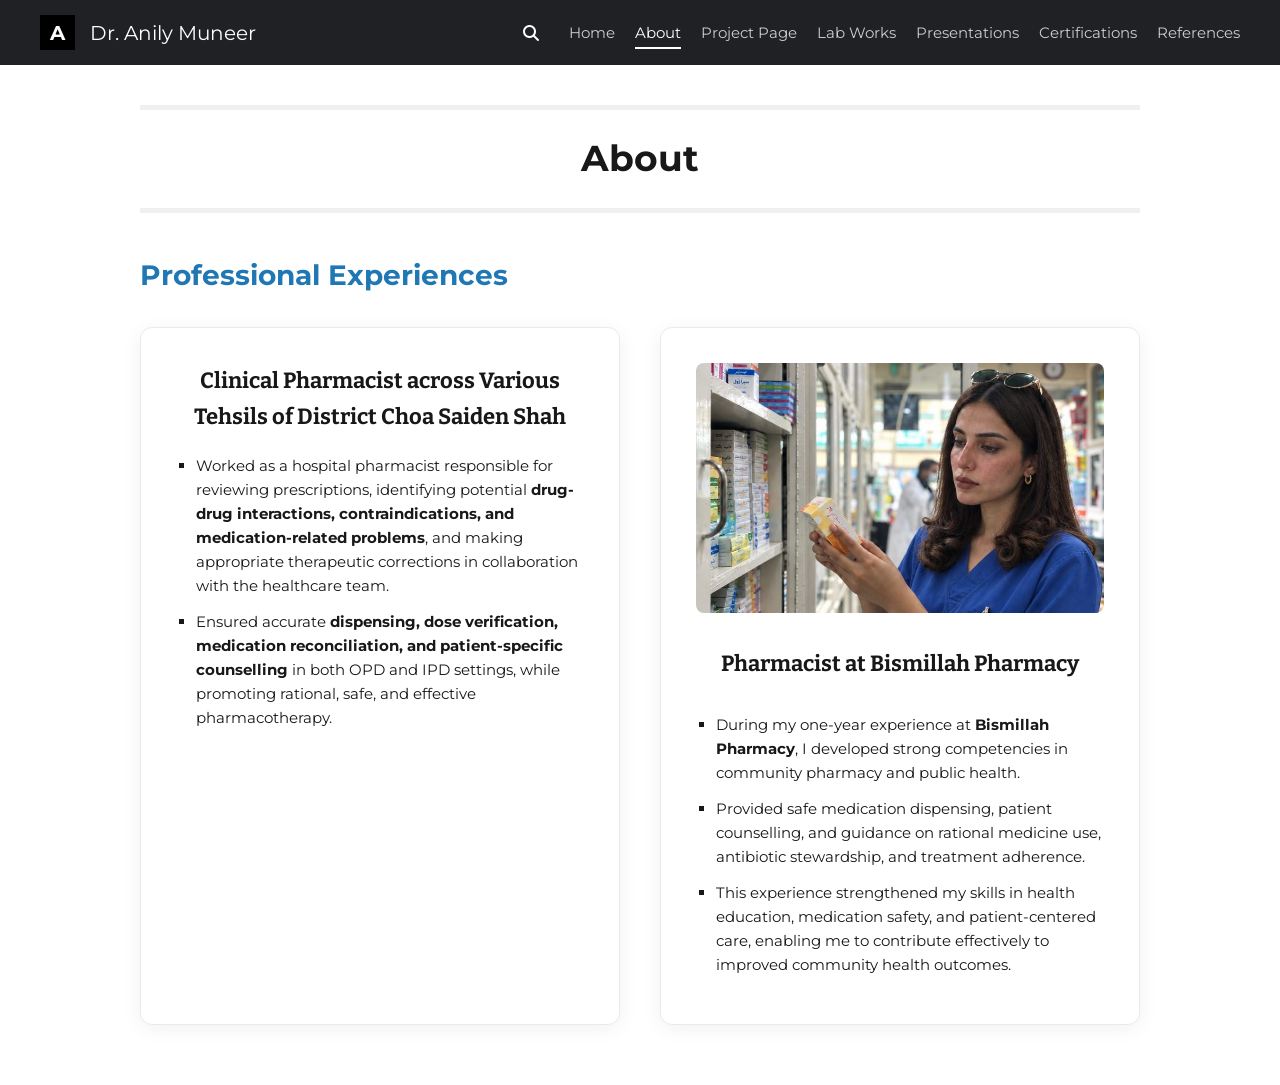
==== about.html @ a8c8139d "Add files via upload" ====
<!DOCTYPE html>
<html lang="en">
<head>
    <meta charset="UTF-8">
    <meta name="viewport" content="width=device-width, initial-scale=1.0">
    <title>About - Pharmacist Portfolio</title>
    <link rel="stylesheet" href="style.css">
    <!-- Fonts -->
    <link href="https://fonts.googleapis.com/css2?family=Bitter:wght@700&family=Montserrat:wght@400;700&display=swap" rel="stylesheet">
    <!-- Font Awesome for icons -->
    <link rel="stylesheet" href="https://cdnjs.cloudflare.com/ajax/libs/font-awesome/6.4.0/css/all.min.css">
</head>
<body>
    <nav class="navbar">
        <div class="nav-brand-container">
            <div class="nav-logo">A</div>
            <div class="nav-brand">Dr. Anily Muneer</div>
        </div>
        <div class="nav-right">
            <i class="fa-solid fa-magnifying-glass nav-search"></i>
            <ul class="nav-links">
                <li><a href="index.html">Home</a></li>
                <li><a href="about.html" class="active">About</a></li>
                <li><a href="#">Project Page</a></li>
                <li><a href="#">Lab Works</a></li>
                <li><a href="#">Presentations</a></li>
                <li><a href="#">Certifications</a></li>
                <li><a href="#">References</a></li>
            </ul>
        </div>
    </nav>

    <main class="container">
        <section class="page-title-section">
            <h1 class="page-title">About</h1>
        </section>

        <section class="experience-header">
            <h2 class="experience-title">Professional Experiences</h2>
        </section>

        <section class="experiences-grid">
            <div class="experience-card">
                <h3 class="experience-role">Clinical Pharmacist across Various Tehsils of District Choa Saiden Shah</h3>
                <ul class="experience-details">
                    <li>Worked as a hospital pharmacist responsible for reviewing prescriptions, identifying potential <strong>drug-drug interactions, contraindications, and medication-related problems</strong>, and making appropriate therapeutic corrections in collaboration with the healthcare team.</li>
                    <li>Ensured accurate <strong>dispensing, dose verification, medication reconciliation, and patient-specific counselling</strong> in both OPD and IPD settings, while promoting rational, safe, and effective pharmacotherapy.</li>
                </ul>
            </div>


            <div class="experience-card">
                <img src="pharmacy_pic.jpg" alt="Pharmacy Experience" class="experience-img">
                <h3 class="experience-role">Pharmacist at Bismillah Pharmacy</h3>
                <ul class="experience-details">
                    <li>During my one-year experience at <strong>Bismillah Pharmacy</strong>, I developed strong competencies in community pharmacy and public health.</li>
                    <li>Provided safe medication dispensing, patient counselling, and guidance on rational medicine use, antibiotic stewardship, and treatment adherence.</li>
                    <li>This experience strengthened my skills in health education, medication safety, and patient-centered care, enabling me to contribute effectively to improved community health outcomes.</li>
                </ul>
            </div>
        </section>
    </main>
</body>
</html>
---- style.css ----
:root {
    --text-color: #191818;
    --border-color: #f0f0f0;
    --link-color: #1f78b4; /* Dark blue/teal from reference */
    --font-heading: 'Bitter', serif;
    --font-body: 'Montserrat', sans-serif;
}

body {
    font-family: var(--font-body);
    color: var(--text-color);
    margin: 0;
    padding: 0;
    line-height: 1.6;
}

.navbar {
    display: flex;
    justify-content: space-between;
    align-items: center;
    padding: 15px 40px;
    background-color: #202124; /* Dark gray similar to screenshot */
}

.nav-brand-container {
    display: flex;
    align-items: center;
}

.nav-logo {
    width: 35px;
    height: 35px;
    background-color: #000;
    color: #fff;
    display: flex;
    align-items: center;
    justify-content: center;
    font-weight: 700;
    font-size: 20px;
    margin-right: 15px;
}

.nav-brand {
    font-family: var(--font-body);
    font-size: 20px;
    font-weight: 400;
    color: #fff;
}

.nav-right {
    display: flex;
    align-items: center;
}

.nav-search {
    color: #fff;
    margin-right: 30px;
    font-size: 16px;
    cursor: pointer;
}

.nav-links {
    list-style: none;
    display: flex;
    gap: 20px;
    margin: 0;
    padding: 0;
}

.nav-links a {
    text-decoration: none;
    color: #cccccc;
    font-family: var(--font-body);
    font-weight: 400;
    font-size: 15px;
    padding-bottom: 5px;
    transition: color 0.3s;
}

.nav-links a.active {
    color: #fff;
    border-bottom: 2px solid #fff;
}

.nav-links a:hover {
    color: #fff;
}

.header {
    text-align: center;
    padding: 50px 20px 30px;
}

.header h1 {
    font-family: var(--font-heading);
    font-size: 40px;
    margin: 0;
}

.container {
    max-width: 1000px;
    margin: 0 auto;
    padding: 0 20px;
}

.hero {
    display: flex;
    flex-wrap: wrap;
    gap: 40px;
    align-items: center;
    margin-bottom: 50px;
}

.intro-text {
    flex: 1;
    min-width: 300px;
    border-top: 5px solid var(--border-color);
    border-bottom: 5px solid var(--border-color);
    padding: 30px 0;
}

.intro-text p {
    font-family: var(--font-body);
    font-size: 18px; 
    font-weight: 400; 
    line-height: 1.8;
    color: #444;
    margin: 0 0 15px 0;
}

.intro-text p:last-child {
    margin-bottom: 0;
}

.intro-text .highlight {
    font-size: 24px;
    font-weight: 700;
    color: var(--text-color);
    line-height: 1.4;
    margin-bottom: 20px;
}

.hero-image {
    flex: 1;
    min-width: 300px;
    display: flex;
    justify-content: center;
}

.hero-image img {
    width: 100%;
    max-width: 450px;
    max-height: 550px;
    display: block;
    object-fit: cover;
    object-position: top;
    border-radius: 8px;
    box-shadow: 0 4px 12px rgba(0,0,0,0.1);
}

.social-links {
    margin-bottom: 40px;
}

.social-links h2 {
    color: var(--link-color);
    font-size: 20px;
    font-weight: 700;
    margin-bottom: 30px;
    font-family: var(--font-body);
}

.icons {
    display: flex;
    gap: 10px;
    justify-content: center;
    margin-bottom: 40px;
}

.icons a {
    text-decoration: none;
    display: inline-block;
}

.icons a i {
    background-color: #777;
    color: white;
    width: 32px;
    height: 32px;
    display: flex;
    align-items: center;
    justify-content: center;
    border-radius: 50%;
    font-size: 16px;
    transition: opacity 0.3s;
}

.icons a:hover i {
    opacity: 0.8;
}

.contact {
    text-align: center;
    font-family: var(--font-heading);
    font-weight: 700;
    font-size: 18px;
    margin-bottom: 40px;
}

.contact p {
    margin: 0;
}

.contact a {
    color: var(--text-color);
    text-decoration: underline;
    text-decoration-thickness: 1px;
    text-underline-offset: 3px;
}

.contact a:hover {
    text-decoration: none;
}

.separator {
    border-top: 5px solid var(--border-color);
    margin: 40px 0;
}

.skills .section-title {
    color: var(--link-color);
    font-size: 28px;
    font-weight: 700;
    margin: 0 0 15px 0;
    font-family: var(--font-body);
}

.expertise-list {
    list-style-type: none;
    margin: 0;
    padding: 0;
    font-family: var(--font-body);
    display: flex;
    flex-wrap: wrap;
    gap: 12px;
    margin-top: 20px;
}

.expertise-list li {
    background-color: #f8f9fa;
    color: var(--link-color);
    padding: 10px 20px;
    border-radius: 30px;
    font-size: 15px;
    font-weight: 600;
    border: 1px solid #e9ecef;
    box-shadow: 0 2px 4px rgba(0,0,0,0.03);
    transition: all 0.3s ease;
}

.expertise-list li:hover {
    background-color: var(--link-color);
    color: #fff;
    transform: translateY(-3px);
    box-shadow: 0 4px 10px rgba(0,0,0,0.1);
}

/* About Page Styles */
.page-title-section {
    text-align: center;
    border-top: 5px solid var(--border-color);
    border-bottom: 5px solid var(--border-color);
    margin: 40px 0;
    padding: 20px 0;
}

.page-title {
    font-family: var(--font-body);
    font-size: 36px;
    font-weight: 700;
    color: var(--text-color);
    margin: 0;
}

.experience-header {
    margin: 40px 0 30px;
}

.experience-title {
    font-family: var(--font-body); /* Based on the screenshot it looks very bold, compact */
    font-size: 28px;
    font-weight: 700;
    color: #1f78b4; /* Similar to the blue used in the screenshot */
    margin: 0;
    text-transform: capitalize;
}

.experiences-grid {
    display: grid;
    grid-template-columns: 1fr 1fr;
    gap: 40px;
    margin-bottom: 60px;
}

.experience-card {
    display: flex;
    flex-direction: column;
    background-color: #fff;
    border-radius: 12px;
    padding: 35px;
    box-shadow: 0 4px 20px rgba(0,0,0,0.06);
    border: 1px solid #eaeaea;
    transition: transform 0.3s ease;
}

.experience-card:hover {
    transform: translateY(-5px);
}

.experience-img {
    width: 100%;
    height: 250px;
    object-fit: cover;
    object-position: center;
    border-radius: 8px;
    margin-bottom: 20px;
}

.experience-role {
    font-family: var(--font-heading);
    font-size: 22px;
    font-weight: 700;
    color: var(--text-color);
    text-align: center;
    margin: 0 0 20px 0;
    min-height: 60px; /* Align titles of different lengths */
    display: flex;
    align-items: center;
    justify-content: center;
}

.experience-details {
    font-family: var(--font-body);
    font-size: 15px;
    padding-left: 20px;
    margin: 0;
    list-style-type: square; /* Screenshot uses square-ish bullets */
    text-align: left;
}

.experience-details li {
    margin-bottom: 12px;
}

@media (max-width: 768px) {
    .navbar {
        flex-direction: column;
        gap: 15px;
    }
    
    .nav-right {
        flex-direction: column;
        gap: 15px;
    }

    .nav-search {
        margin-right: 0;
        margin-bottom: 10px;
    }

    .nav-links {
        flex-wrap: wrap;
        justify-content: center;
    }
    
    .hero {
        flex-direction: column;
    }

    .experiences-grid {
        grid-template-columns: 1fr;
    }
}
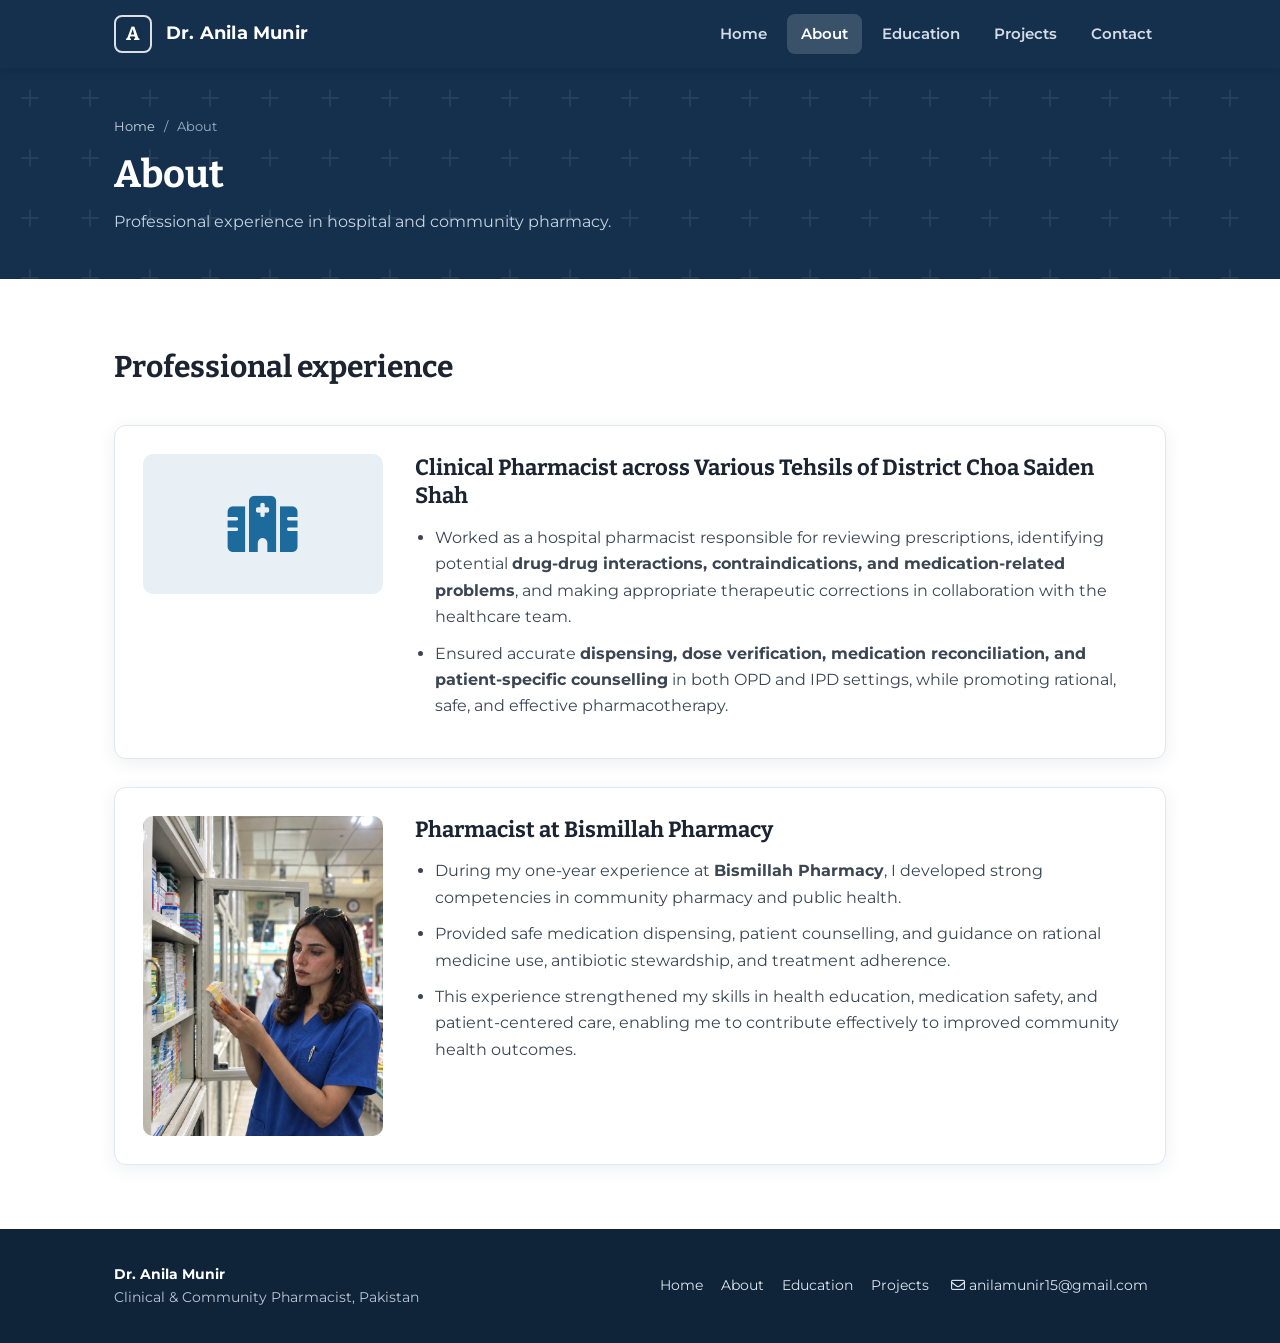
==== commit 7e28d10f: "Updated portfolio" ====
--- a/about.html
+++ b/about.html
@@ -3,62 +3,81 @@
 <head>
     <meta charset="UTF-8">
     <meta name="viewport" content="width=device-width, initial-scale=1.0">
-    <title>About - Pharmacist Portfolio</title>
+    <title>About - Dr. Anila Munir</title>
     <link rel="stylesheet" href="style.css">
-    <!-- Fonts -->
-    <link href="https://fonts.googleapis.com/css2?family=Bitter:wght@700&family=Montserrat:wght@400;700&display=swap" rel="stylesheet">
-    <!-- Font Awesome for icons -->
+    <link href="https://fonts.googleapis.com/css2?family=Bitter:wght@700&family=Montserrat:wght@400;500;600;700&display=swap" rel="stylesheet">
     <link rel="stylesheet" href="https://cdnjs.cloudflare.com/ajax/libs/font-awesome/6.4.0/css/all.min.css">
 </head>
 <body>
-    <nav class="navbar">
-        <div class="nav-brand-container">
-            <div class="nav-logo">A</div>
-            <div class="nav-brand">Dr. Anily Muneer</div>
-        </div>
-        <div class="nav-right">
-            <i class="fa-solid fa-magnifying-glass nav-search"></i>
+    <a class="skip-link" href="#main">Skip to content</a>
+    <header class="site-header">
+        <div class="nav-inner">
+            <a class="brand" href="index.html" aria-label="Dr. Anila Munir - home">
+                <span class="brand-mark">A</span>
+                <span class="brand-name">Dr. Anila Munir</span>
+            </a>
+            <button class="nav-toggle" type="button" aria-label="Open menu" aria-expanded="false"><i class="fa-solid fa-bars"></i></button>
             <ul class="nav-links">
                 <li><a href="index.html">Home</a></li>
-                <li><a href="about.html" class="active">About</a></li>
-                <li><a href="#">Project Page</a></li>
-                <li><a href="#">Lab Works</a></li>
-                <li><a href="#">Presentations</a></li>
-                <li><a href="#">Certifications</a></li>
-                <li><a href="#">References</a></li>
+                <li><a href="about.html" class="active" aria-current="page">About</a></li>
+                <li><a href="education.html">Education</a></li>
+                <li><a href="projects.html">Projects</a></li>
+                <li><a href="index.html#contact">Contact</a></li>
             </ul>
         </div>
-    </nav>
+    </header>
 
-    <main class="container">
-        <section class="page-title-section">
-            <h1 class="page-title">About</h1>
+    <main id="main">
+        <section class="page-hero">
+            <div class="container">
+                <div class="crumbs"><a href="index.html">Home</a> <span>/</span> About</div>
+                <h1>About</h1>
+                <p>Professional experience in hospital and community pharmacy.</p>
+            </div>
         </section>
 
-        <section class="experience-header">
-            <h2 class="experience-title">Professional Experiences</h2>
-        </section>
-
-        <section class="experiences-grid">
-            <div class="experience-card">
-                <h3 class="experience-role">Clinical Pharmacist across Various Tehsils of District Choa Saiden Shah</h3>
-                <ul class="experience-details">
-                    <li>Worked as a hospital pharmacist responsible for reviewing prescriptions, identifying potential <strong>drug-drug interactions, contraindications, and medication-related problems</strong>, and making appropriate therapeutic corrections in collaboration with the healthcare team.</li>
-                    <li>Ensured accurate <strong>dispensing, dose verification, medication reconciliation, and patient-specific counselling</strong> in both OPD and IPD settings, while promoting rational, safe, and effective pharmacotherapy.</li>
-                </ul>
-            </div>
-
-
-            <div class="experience-card">
-                <img src="pharmacy_pic.jpg" alt="Pharmacy Experience" class="experience-img">
-                <h3 class="experience-role">Pharmacist at Bismillah Pharmacy</h3>
-                <ul class="experience-details">
-                    <li>During my one-year experience at <strong>Bismillah Pharmacy</strong>, I developed strong competencies in community pharmacy and public health.</li>
-                    <li>Provided safe medication dispensing, patient counselling, and guidance on rational medicine use, antibiotic stewardship, and treatment adherence.</li>
-                    <li>This experience strengthened my skills in health education, medication safety, and patient-centered care, enabling me to contribute effectively to improved community health outcomes.</li>
-                </ul>
+        <section class="section">
+            <div class="container">
+                <div class="section-head">
+                    <h2>Professional experience</h2>
+                </div>
+                <div class="exp-list">
+                    <article class="exp-row">
+                        <div class="exp-side"><div class="exp-icon"><i class="fa-solid fa-hospital"></i></div></div>
+                        <div>
+                            <h3>Clinical Pharmacist across Various Tehsils of District Choa Saiden Shah</h3>
+                            <ul>
+                                <li>Worked as a hospital pharmacist responsible for reviewing prescriptions, identifying potential <strong>drug-drug interactions, contraindications, and medication-related problems</strong>, and making appropriate therapeutic corrections in collaboration with the healthcare team.</li>
+                                <li>Ensured accurate <strong>dispensing, dose verification, medication reconciliation, and patient-specific counselling</strong> in both OPD and IPD settings, while promoting rational, safe, and effective pharmacotherapy.</li>
+                            </ul>
+                        </div>
+                    </article>
+                    <article class="exp-row">
+                        <div class="exp-side"><img src="pharmacy_pic.jpg" alt="Dr. Anila Munir working at Bismillah Pharmacy"></div>
+                        <div>
+                            <h3>Pharmacist at Bismillah Pharmacy</h3>
+                            <ul>
+                                <li>During my one-year experience at <strong>Bismillah Pharmacy</strong>, I developed strong competencies in community pharmacy and public health.</li>
+                                <li>Provided safe medication dispensing, patient counselling, and guidance on rational medicine use, antibiotic stewardship, and treatment adherence.</li>
+                                <li>This experience strengthened my skills in health education, medication safety, and patient-centered care, enabling me to contribute effectively to improved community health outcomes.</li>
+                            </ul>
+                        </div>
+                    </article>
+                </div>
             </div>
         </section>
     </main>
+
+    <footer class="site-footer">
+        <div class="container footer-inner">
+            <div><strong>Dr. Anila Munir</strong><br>Clinical &amp; Community Pharmacist, Pakistan</div>
+            <div>
+                <a href="index.html">Home</a><a href="about.html">About</a><a href="education.html">Education</a><a href="projects.html">Projects</a>
+                <a href="mailto:anilamunir15@gmail.com"><i class="fa-regular fa-envelope"></i> anilamunir15@gmail.com</a>
+            </div>
+        </div>
+    </footer>
+
+    <script src="script.js"></script>
 </body>
 </html>
--- a/style.css
+++ b/style.css
@@ -1,383 +1,262 @@
+/* ===== Design tokens ===== */
 :root {
-    --text-color: #191818;
-    --border-color: #f0f0f0;
-    --link-color: #1f78b4; /* Dark blue/teal from reference */
+    --ink: #1b2430;
+    --slate: #5a6675;
+    --line: #e3e7ec;
+    --soft: #f4f6f8;
+    --navy: #14304d;
+    --navy-deep: #0f2439;
+    --accent: #1d6a9c;
+    --accent-dark: #15506f;
     --font-heading: 'Bitter', serif;
     --font-body: 'Montserrat', sans-serif;
-}
+    --radius: 12px;
+    --shadow: 0 4px 18px rgba(20, 48, 77, 0.08);
+}
+
+* { box-sizing: border-box; }
+
+html { scroll-behavior: smooth; }
 
 body {
     font-family: var(--font-body);
-    color: var(--text-color);
+    color: var(--ink);
     margin: 0;
-    padding: 0;
-    line-height: 1.6;
-}
-
-.navbar {
-    display: flex;
-    justify-content: space-between;
-    align-items: center;
-    padding: 15px 40px;
-    background-color: #202124; /* Dark gray similar to screenshot */
-}
-
-.nav-brand-container {
-    display: flex;
-    align-items: center;
-}
-
-.nav-logo {
-    width: 35px;
-    height: 35px;
-    background-color: #000;
-    color: #fff;
-    display: flex;
-    align-items: center;
-    justify-content: center;
-    font-weight: 700;
-    font-size: 20px;
-    margin-right: 15px;
-}
-
-.nav-brand {
-    font-family: var(--font-body);
-    font-size: 20px;
-    font-weight: 400;
-    color: #fff;
-}
-
-.nav-right {
-    display: flex;
-    align-items: center;
-}
-
-.nav-search {
-    color: #fff;
-    margin-right: 30px;
-    font-size: 16px;
-    cursor: pointer;
-}
-
-.nav-links {
-    list-style: none;
-    display: flex;
-    gap: 20px;
-    margin: 0;
-    padding: 0;
-}
-
-.nav-links a {
-    text-decoration: none;
-    color: #cccccc;
-    font-family: var(--font-body);
-    font-weight: 400;
-    font-size: 15px;
-    padding-bottom: 5px;
-    transition: color 0.3s;
-}
-
-.nav-links a.active {
-    color: #fff;
-    border-bottom: 2px solid #fff;
-}
-
-.nav-links a:hover {
-    color: #fff;
-}
-
-.header {
-    text-align: center;
-    padding: 50px 20px 30px;
-}
-
-.header h1 {
-    font-family: var(--font-heading);
-    font-size: 40px;
-    margin: 0;
-}
-
-.container {
-    max-width: 1000px;
-    margin: 0 auto;
-    padding: 0 20px;
-}
-
-.hero {
-    display: flex;
-    flex-wrap: wrap;
-    gap: 40px;
-    align-items: center;
-    margin-bottom: 50px;
-}
-
-.intro-text {
-    flex: 1;
-    min-width: 300px;
-    border-top: 5px solid var(--border-color);
-    border-bottom: 5px solid var(--border-color);
-    padding: 30px 0;
-}
-
-.intro-text p {
-    font-family: var(--font-body);
-    font-size: 18px; 
-    font-weight: 400; 
-    line-height: 1.8;
-    color: #444;
-    margin: 0 0 15px 0;
-}
-
-.intro-text p:last-child {
-    margin-bottom: 0;
-}
-
-.intro-text .highlight {
-    font-size: 24px;
-    font-weight: 700;
-    color: var(--text-color);
-    line-height: 1.4;
-    margin-bottom: 20px;
-}
-
-.hero-image {
-    flex: 1;
-    min-width: 300px;
-    display: flex;
-    justify-content: center;
-}
-
-.hero-image img {
-    width: 100%;
-    max-width: 450px;
-    max-height: 550px;
-    display: block;
-    object-fit: cover;
-    object-position: top;
-    border-radius: 8px;
-    box-shadow: 0 4px 12px rgba(0,0,0,0.1);
-}
-
-.social-links {
-    margin-bottom: 40px;
-}
-
-.social-links h2 {
-    color: var(--link-color);
-    font-size: 20px;
-    font-weight: 700;
-    margin-bottom: 30px;
-    font-family: var(--font-body);
-}
-
-.icons {
-    display: flex;
-    gap: 10px;
-    justify-content: center;
-    margin-bottom: 40px;
-}
-
-.icons a {
-    text-decoration: none;
-    display: inline-block;
-}
-
-.icons a i {
-    background-color: #777;
-    color: white;
-    width: 32px;
-    height: 32px;
-    display: flex;
-    align-items: center;
-    justify-content: center;
-    border-radius: 50%;
-    font-size: 16px;
-    transition: opacity 0.3s;
-}
-
-.icons a:hover i {
-    opacity: 0.8;
-}
-
-.contact {
-    text-align: center;
-    font-family: var(--font-heading);
-    font-weight: 700;
-    font-size: 18px;
-    margin-bottom: 40px;
-}
-
-.contact p {
-    margin: 0;
-}
-
-.contact a {
-    color: var(--text-color);
-    text-decoration: underline;
-    text-decoration-thickness: 1px;
-    text-underline-offset: 3px;
-}
-
-.contact a:hover {
-    text-decoration: none;
-}
-
-.separator {
-    border-top: 5px solid var(--border-color);
-    margin: 40px 0;
-}
-
-.skills .section-title {
-    color: var(--link-color);
-    font-size: 28px;
-    font-weight: 700;
-    margin: 0 0 15px 0;
-    font-family: var(--font-body);
-}
-
-.expertise-list {
-    list-style-type: none;
-    margin: 0;
-    padding: 0;
-    font-family: var(--font-body);
-    display: flex;
-    flex-wrap: wrap;
-    gap: 12px;
-    margin-top: 20px;
-}
-
-.expertise-list li {
-    background-color: #f8f9fa;
-    color: var(--link-color);
-    padding: 10px 20px;
-    border-radius: 30px;
-    font-size: 15px;
-    font-weight: 600;
-    border: 1px solid #e9ecef;
-    box-shadow: 0 2px 4px rgba(0,0,0,0.03);
-    transition: all 0.3s ease;
-}
-
-.expertise-list li:hover {
-    background-color: var(--link-color);
-    color: #fff;
-    transform: translateY(-3px);
-    box-shadow: 0 4px 10px rgba(0,0,0,0.1);
-}
-
-/* About Page Styles */
-.page-title-section {
-    text-align: center;
-    border-top: 5px solid var(--border-color);
-    border-bottom: 5px solid var(--border-color);
-    margin: 40px 0;
-    padding: 20px 0;
-}
-
-.page-title {
-    font-family: var(--font-body);
-    font-size: 36px;
-    font-weight: 700;
-    color: var(--text-color);
-    margin: 0;
-}
-
-.experience-header {
-    margin: 40px 0 30px;
-}
-
-.experience-title {
-    font-family: var(--font-body); /* Based on the screenshot it looks very bold, compact */
-    font-size: 28px;
-    font-weight: 700;
-    color: #1f78b4; /* Similar to the blue used in the screenshot */
-    margin: 0;
-    text-transform: capitalize;
-}
-
-.experiences-grid {
-    display: grid;
-    grid-template-columns: 1fr 1fr;
-    gap: 40px;
-    margin-bottom: 60px;
-}
-
-.experience-card {
-    display: flex;
-    flex-direction: column;
-    background-color: #fff;
-    border-radius: 12px;
-    padding: 35px;
-    box-shadow: 0 4px 20px rgba(0,0,0,0.06);
-    border: 1px solid #eaeaea;
-    transition: transform 0.3s ease;
-}
-
-.experience-card:hover {
-    transform: translateY(-5px);
-}
-
-.experience-img {
-    width: 100%;
-    height: 250px;
-    object-fit: cover;
-    object-position: center;
-    border-radius: 8px;
-    margin-bottom: 20px;
-}
-
-.experience-role {
-    font-family: var(--font-heading);
-    font-size: 22px;
-    font-weight: 700;
-    color: var(--text-color);
-    text-align: center;
-    margin: 0 0 20px 0;
-    min-height: 60px; /* Align titles of different lengths */
-    display: flex;
-    align-items: center;
-    justify-content: center;
-}
-
-.experience-details {
-    font-family: var(--font-body);
-    font-size: 15px;
-    padding-left: 20px;
-    margin: 0;
-    list-style-type: square; /* Screenshot uses square-ish bullets */
-    text-align: left;
-}
-
-.experience-details li {
-    margin-bottom: 12px;
-}
-
-@media (max-width: 768px) {
-    .navbar {
-        flex-direction: column;
-        gap: 15px;
-    }
-    
-    .nav-right {
-        flex-direction: column;
-        gap: 15px;
-    }
-
-    .nav-search {
-        margin-right: 0;
-        margin-bottom: 10px;
-    }
-
-    .nav-links {
-        flex-wrap: wrap;
-        justify-content: center;
-    }
-    
-    .hero {
-        flex-direction: column;
-    }
-
-    .experiences-grid {
-        grid-template-columns: 1fr;
-    }
-}
+    line-height: 1.65;
+    background: #fff;
+}
+
+img { max-width: 100%; height: auto; }
+a { color: var(--accent); }
+:focus-visible { outline: 3px solid var(--accent); outline-offset: 2px; }
+
+.skip-link { position: absolute; left: -999px; top: 8px; background: #fff; padding: 8px 14px; z-index: 100; border-radius: 6px; }
+.skip-link:focus { left: 8px; }
+
+.container { max-width: 1100px; margin: 0 auto; padding: 0 24px; }
+
+/* ===== Navigation ===== */
+.site-header { background: var(--navy); position: sticky; top: 0; z-index: 50; box-shadow: 0 2px 10px rgba(0,0,0,0.15); }
+.nav-inner { max-width: 1100px; margin: 0 auto; padding: 0 24px; display: flex; align-items: center; justify-content: space-between; min-height: 68px; }
+.brand { display: flex; align-items: center; gap: 14px; text-decoration: none; color: #fff; }
+.brand-mark { width: 38px; height: 38px; border: 2px solid rgba(255,255,255,0.85); border-radius: 8px; display: flex; align-items: center; justify-content: center; font-family: var(--font-heading); font-weight: 700; font-size: 19px; }
+.brand-name { font-size: 18px; font-weight: 700; letter-spacing: 0.2px; }
+.nav-links { list-style: none; display: flex; gap: 6px; margin: 0; padding: 0; }
+.nav-links a { display: block; padding: 8px 14px; border-radius: 8px; color: #d4dde7; text-decoration: none; font-size: 15px; font-weight: 600; transition: background 0.2s, color 0.2s; }
+.nav-links a:hover { color: #fff; background: rgba(255,255,255,0.1); }
+.nav-links a.active { color: #fff; background: rgba(255,255,255,0.16); }
+.nav-toggle { display: none; background: none; border: 1px solid rgba(255,255,255,0.5); color: #fff; width: 42px; height: 42px; border-radius: 8px; font-size: 18px; cursor: pointer; }
+
+/* ===== Page header band ===== */
+.page-hero { background: var(--navy) url("data:image/svg+xml,%3Csvg xmlns='http://www.w3.org/2000/svg' width='60' height='60'%3E%3Cpath d='M30 22v16M22 30h16' stroke='%23ffffff' stroke-opacity='0.07' stroke-width='2' stroke-linecap='round'/%3E%3C/svg%3E"); color: #fff; padding: 48px 0 44px; }
+.page-hero h1 { font-family: var(--font-heading); font-size: 38px; line-height: 1.25; margin: 0 0 10px; }
+.page-hero p { margin: 0; color: #c7d3e0; max-width: 720px; font-size: 16px; }
+.crumbs { font-size: 13px; margin-bottom: 14px; color: #9db0c4; }
+.crumbs a { color: #c7d3e0; text-decoration: none; }
+.crumbs a:hover { text-decoration: underline; }
+.crumbs span { margin: 0 6px; }
+
+/* ===== Sections ===== */
+.section { padding: 64px 0; }
+.section.soft { background: var(--soft); }
+.section-head { margin-bottom: 32px; }
+.section-head h2 { font-family: var(--font-heading); font-size: 30px; margin: 0 0 6px; color: var(--ink); }
+.section-head p { margin: 0; color: var(--slate); }
+.section-head .more { display: inline-block; margin-top: 10px; font-weight: 700; text-decoration: none; }
+.section-head .more:hover { text-decoration: underline; }
+
+/* ===== Buttons ===== */
+.btn { display: inline-flex; align-items: center; gap: 8px; padding: 12px 24px; border-radius: 30px; font-family: var(--font-body); font-weight: 700; font-size: 15px; text-decoration: none; border: 2px solid var(--accent); cursor: pointer; transition: background 0.2s, color 0.2s; }
+.btn-primary { background: var(--accent); color: #fff; }
+.btn-primary:hover { background: var(--accent-dark); border-color: var(--accent-dark); }
+.btn-ghost { background: transparent; color: var(--accent); }
+.btn-ghost:hover { background: var(--accent); color: #fff; }
+
+/* ===== Home hero ===== */
+.home-hero { background: var(--soft) url("data:image/svg+xml,%3Csvg xmlns='http://www.w3.org/2000/svg' width='60' height='60'%3E%3Cpath d='M30 22v16M22 30h16' stroke='%2314304d' stroke-opacity='0.06' stroke-width='2' stroke-linecap='round'/%3E%3C/svg%3E"); padding: 64px 0; }
+.home-hero-grid { display: grid; grid-template-columns: 1.3fr 1fr; gap: 56px; align-items: center; }
+.role { color: var(--accent); font-weight: 700; font-size: 15px; margin: 0 0 10px; }
+.home-hero h1 { font-family: var(--font-heading); font-size: 48px; line-height: 1.15; margin: 0 0 20px; }
+.home-hero .lead { font-size: 20px; font-weight: 600; line-height: 1.55; margin: 0 0 16px; }
+.home-hero p.body { color: #444f5c; font-size: 16px; margin: 0 0 28px; }
+.hero-actions { display: flex; flex-wrap: wrap; gap: 12px; }
+.portrait { justify-self: center; background: #000; border-radius: 16px; overflow: hidden; box-shadow: var(--shadow); max-width: 360px; }
+.portrait img { display: block; width: 100%; height: auto; }
+
+/* ===== Stats band ===== */
+.stats { background: var(--navy); color: #fff; }
+.stats-grid { display: grid; grid-template-columns: repeat(4, 1fr); }
+.stat { padding: 30px 20px; text-align: center; border-left: 1px solid rgba(255,255,255,0.14); }
+.stat:first-child { border-left: 0; }
+.stat strong { display: block; font-family: var(--font-heading); font-size: 36px; line-height: 1.1; }
+.stat span { font-size: 14px; color: #c7d3e0; }
+
+/* ===== Quick links ===== */
+.quick-grid { display: grid; grid-template-columns: repeat(4, 1fr); gap: 20px; }
+.quick { display: flex; flex-direction: column; gap: 8px; padding: 26px 22px; background: #fff; border: 1px solid var(--line); border-radius: var(--radius); text-decoration: none; color: var(--ink); transition: box-shadow 0.2s, transform 0.2s, border-color 0.2s; }
+.quick:hover { box-shadow: var(--shadow); transform: translateY(-3px); border-color: var(--accent); }
+.quick i { font-size: 26px; color: var(--accent); }
+.quick strong { font-size: 17px; }
+.quick span { font-size: 14px; color: var(--slate); }
+
+/* ===== Project cards ===== */
+.project-list { display: grid; grid-template-columns: repeat(auto-fit, minmax(290px, 1fr)); gap: 26px; }
+.project-card { display: flex; flex-direction: column; background: #fff; border: 1px solid var(--line); border-radius: var(--radius); overflow: hidden; text-decoration: none; color: var(--ink); transition: box-shadow 0.2s, transform 0.2s; }
+.project-card:hover, .project-card:focus-visible { box-shadow: var(--shadow); transform: translateY(-4px); }
+.project-card img { display: block; width: 100%; aspect-ratio: 3 / 2; object-fit: cover; }
+.project-body { padding: 20px 22px 24px; display: flex; flex-direction: column; gap: 10px; flex: 1; }
+.project-tag { align-self: flex-start; background: #e8f0f6; color: var(--accent-dark); font-weight: 700; font-size: 12.5px; padding: 4px 12px; border-radius: 20px; }
+.project-name { font-family: var(--font-heading); font-size: 20px; line-height: 1.3; margin: 0; }
+.project-desc { color: var(--slate); font-size: 14.5px; margin: 0; }
+.project-click { margin-top: auto; padding-top: 6px; font-weight: 700; color: var(--accent); font-size: 15px; }
+.project-click i { margin-left: 6px; transition: transform 0.2s; }
+.project-card:hover .project-click i { transform: translateX(5px); }
+
+/* ===== Expertise ===== */
+.expertise-grid { display: grid; grid-template-columns: repeat(auto-fit, minmax(190px, 1fr)); gap: 18px; }
+.expertise { background: #fff; border: 1px solid var(--line); border-radius: var(--radius); padding: 24px 20px; }
+.expertise i { font-size: 24px; color: var(--accent); margin-bottom: 12px; display: block; }
+.expertise strong { font-size: 15px; line-height: 1.4; display: block; }
+
+/* ===== Contact band ===== */
+.contact-band { background: var(--navy); color: #fff; text-align: center; padding: 56px 0; }
+.contact-band h2 { font-family: var(--font-heading); font-size: 30px; margin: 0 0 10px; }
+.contact-band p { margin: 0 0 24px; color: #c7d3e0; }
+.contact-band .btn { background: #fff; color: var(--navy); border-color: #fff; }
+.contact-band .btn:hover { background: #e8f0f6; }
+
+/* ===== About ===== */
+.exp-list { display: grid; gap: 28px; }
+.exp-row { display: grid; grid-template-columns: 240px 1fr; gap: 32px; background: #fff; border: 1px solid var(--line); border-radius: var(--radius); padding: 28px; box-shadow: var(--shadow); align-items: start; }
+.exp-side img { display: block; width: 100%; height: auto; border-radius: 10px; }
+.exp-icon { height: 100%; min-height: 140px; background: #e8f0f6; border-radius: 10px; display: flex; align-items: center; justify-content: center; color: var(--accent); font-size: 56px; }
+.exp-row h3 { font-family: var(--font-heading); font-size: 22px; line-height: 1.3; margin: 0 0 14px; }
+.exp-row ul { margin: 0; padding-left: 20px; }
+.exp-row li { margin-bottom: 10px; color: #3b4652; }
+
+/* ===== Education ===== */
+.edu-intro { display: grid; grid-template-columns: 1.6fr 1fr; gap: 40px; align-items: start; }
+.edu-summary .lead { font-size: 21px; font-weight: 700; line-height: 1.5; margin: 0 0 16px; }
+.edu-summary p { color: #3b4652; margin: 0 0 14px; }
+.edu-credential { background: #fff; border: 1px solid var(--line); border-top: 5px solid var(--accent); border-radius: var(--radius); padding: 26px; box-shadow: var(--shadow); }
+.edu-credential h3 { font-family: var(--font-heading); font-size: 22px; margin: 0 0 4px; }
+.edu-credential .edu-school { color: var(--accent); font-weight: 700; font-size: 15px; margin: 0 0 16px; }
+.edu-facts { list-style: none; margin: 0; padding: 0; font-size: 14px; }
+.edu-facts li { display: flex; gap: 12px; padding: 10px 0; border-top: 1px solid var(--line); }
+.edu-facts i { color: var(--accent); width: 18px; text-align: center; margin-top: 3px; }
+.edu-facts strong { display: block; }
+
+.gallery-row { display: flex; gap: 18px; margin-bottom: 22px; align-items: flex-start; }
+.gallery-row.narrow { max-width: 720px; margin-left: auto; margin-right: auto; }
+.gallery-row figure { margin: 0; flex: var(--r) 1 0; min-width: 0; }
+.gallery-row button { display: block; width: 100%; padding: 0; border: 0; background: none; cursor: zoom-in; border-radius: 10px; overflow: hidden; box-shadow: var(--shadow); }
+.gallery-row img { display: block; width: 100%; height: auto; transition: transform 0.4s; }
+.gallery-row button:hover img { transform: scale(1.03); }
+.gallery-row figcaption { font-size: 14px; color: var(--slate); margin-top: 8px; text-align: center; }
+
+.lightbox { border: none; padding: 0; background: transparent; max-width: 96vw; max-height: 96vh; overflow: visible; }
+.lightbox::backdrop { background: rgba(0,0,0,0.9); }
+.lightbox figure { margin: 0; text-align: center; }
+.lightbox img { max-width: 92vw; max-height: 82vh; border-radius: 6px; display: block; margin: 0 auto; }
+.lightbox figcaption { color: #fff; margin-top: 12px; font-size: 15px; }
+.lb-btn { position: fixed; background: rgba(255,255,255,0.15); color: #fff; border: 0; width: 44px; height: 44px; border-radius: 50%; font-size: 18px; cursor: pointer; }
+.lb-btn:hover { background: rgba(255,255,255,0.3); }
+.lb-prev { left: 16px; top: 50%; } .lb-next { right: 16px; top: 50%; } .lb-close { right: 16px; top: 16px; }
+
+/* ===== Project detail ===== */
+.detail-intro { display: grid; grid-template-columns: 1fr 1fr; gap: 40px; align-items: start; }
+.detail-photo { margin: 0; }
+.detail-photo img { display: block; width: 100%; height: auto; border-radius: var(--radius); box-shadow: var(--shadow); }
+.detail-text p { color: #3b4652; margin: 0 0 18px; }
+.detail-text .project-tag { margin-bottom: 14px; }
+.facts { display: grid; gap: 12px; margin-top: 4px; }
+.fact { display: flex; gap: 14px; align-items: center; padding: 12px 16px; background: var(--soft); border-radius: 10px; }
+.fact i { color: var(--accent); font-size: 20px; width: 26px; text-align: center; }
+.fact strong { display: block; line-height: 1.3; }
+.fact span { font-size: 13.5px; color: var(--slate); }
+
+.results { display: grid; grid-template-columns: repeat(auto-fit, minmax(230px, 1fr)); gap: 20px; }
+.result { background: #fff; border: 1px solid var(--line); border-radius: var(--radius); padding: 24px 22px; }
+.result strong { display: block; font-family: var(--font-heading); font-size: 30px; color: var(--navy); line-height: 1.2; margin-bottom: 6px; }
+.result span { color: var(--slate); font-size: 14.5px; }
+
+.open-grid { display: grid; grid-template-columns: 1fr 1fr; gap: 26px; }
+.open-grid.single { grid-template-columns: minmax(0, 480px); }
+.open-card { background: #fff; border: 1px solid var(--line); border-radius: var(--radius); padding: 30px; text-align: center; box-shadow: var(--shadow); }
+.open-icon { font-size: 38px; color: var(--accent); margin-bottom: 14px; }
+.open-card h3 { font-family: var(--font-heading); font-size: 21px; margin: 0 0 8px; }
+.open-card p { color: var(--slate); font-size: 15px; margin: 0 0 20px; }
+.open-btn { background: var(--accent); color: #fff; border: 0; border-radius: 30px; padding: 12px 26px; font-family: var(--font-body); font-weight: 700; font-size: 15px; cursor: pointer; transition: background 0.2s; }
+.open-btn:hover { background: var(--accent-dark); }
+.open-btn i { margin-left: 6px; }
+
+.viewer { margin-top: 44px; scroll-margin-top: 90px; }
+.viewer[hidden] { display: none; }
+.viewer-bar { display: flex; flex-wrap: wrap; justify-content: space-between; align-items: center; gap: 12px; margin-bottom: 16px; }
+.viewer-bar h2 { font-family: var(--font-heading); font-size: 24px; margin: 0; }
+.viewer-actions { display: flex; flex-wrap: wrap; gap: 10px; }
+.viewer-actions a { text-decoration: none; font-size: 14px; font-weight: 700; color: var(--accent); border: 1px solid var(--accent); border-radius: 30px; padding: 8px 16px; transition: background 0.2s, color 0.2s; }
+.viewer-actions a:hover { background: var(--accent); color: #fff; }
+
+.slide-stage { position: relative; background: var(--navy-deep); border-radius: var(--radius); padding: 14px; }
+.slide-stage img { display: block; width: 100%; height: auto; border-radius: 4px; }
+.slide-stage:fullscreen { display: flex; align-items: center; justify-content: center; background: #000; padding: 0; border-radius: 0; }
+.slide-stage:fullscreen img { max-height: 100vh; width: auto; max-width: 100%; }
+.slide-nav { position: absolute; top: 50%; transform: translateY(-50%); width: 42px; height: 42px; border: 0; border-radius: 50%; background: rgba(255,255,255,0.88); color: var(--ink); cursor: pointer; font-size: 16px; }
+.slide-nav:hover { background: #fff; }
+.slide-nav.prev { left: 24px; } .slide-nav.next { right: 24px; }
+.slide-count { text-align: center; color: var(--slate); font-size: 14px; margin: 10px 0 0; }
+
+.xl-tabs { display: flex; flex-wrap: wrap; gap: 8px; margin-bottom: 14px; }
+.xl-tab { background: var(--soft); border: 1px solid var(--line); border-radius: 30px; padding: 8px 18px; font-family: var(--font-body); font-weight: 700; font-size: 14px; color: var(--accent); cursor: pointer; }
+.xl-tab.active { background: var(--accent); color: #fff; border-color: var(--accent); }
+.xl-wrap { border: 1px solid var(--line); border-radius: 10px; overflow: auto; max-height: 560px; background: #fff; }
+.xl-pane { display: none; } .xl-pane.active { display: block; }
+table.xl { border-collapse: collapse; width: 100%; font-size: 14px; }
+table.xl td, table.xl th { padding: 8px 14px; border-bottom: 1px solid #eee; text-align: left; vertical-align: top; }
+table.xl td.num { text-align: right; font-variant-numeric: tabular-nums; }
+table.xl .xl-title td { font-family: var(--font-heading); font-size: 18px; font-weight: 700; }
+table.xl .xl-sec td { background: #eef3f7; color: var(--accent-dark); font-weight: 700; }
+table.xl .xl-head th { background: var(--soft); font-weight: 700; white-space: nowrap; }
+table.xl .gap td { border: 0; padding: 4px; }
+table.xl.data th { position: sticky; top: 0; background: var(--soft); white-space: nowrap; z-index: 1; }
+table.xl.data td, table.xl.data th { padding: 6px 10px; white-space: nowrap; }
+
+/* ===== Footer ===== */
+.site-footer { background: var(--navy-deep); color: #b9c7d6; padding: 34px 0; font-size: 14px; }
+.footer-inner { display: flex; flex-wrap: wrap; justify-content: space-between; gap: 16px; align-items: center; }
+.footer-inner a { color: #dbe5ef; text-decoration: none; margin-right: 18px; }
+.footer-inner a:hover { text-decoration: underline; }
+.footer-inner strong { color: #fff; }
+
+/* ===== Responsive ===== */
+@media (max-width: 900px) {
+    .home-hero-grid, .edu-intro, .detail-intro { grid-template-columns: 1fr; }
+    .home-hero h1 { font-size: 38px; }
+    .quick-grid, .stats-grid { grid-template-columns: repeat(2, 1fr); }
+    .stat:nth-child(3) { border-left: 0; }
+    .stat { border-top: 1px solid rgba(255,255,255,0.14); }
+    .stat:nth-child(-n+2) { border-top: 0; }
+}
+
+@media (max-width: 760px) {
+    .nav-toggle { display: block; }
+    .nav-inner { flex-wrap: wrap; padding-top: 12px; padding-bottom: 12px; }
+    .nav-links { display: none; flex-direction: column; width: 100%; padding: 10px 0 6px; }
+    .nav-links.open { display: flex; }
+    .page-hero h1 { font-size: 30px; }
+    .section { padding: 48px 0; }
+    .exp-row { grid-template-columns: 1fr; padding: 22px; }
+    .exp-side { max-width: 240px; }
+    .open-grid { grid-template-columns: 1fr; }
+    .gallery-row { flex-direction: column; }
+    .gallery-row figure { flex: none; width: 100%; }
+    .slide-nav { width: 36px; height: 36px; }
+    .slide-nav.prev { left: 18px; } .slide-nav.next { right: 18px; }
+}
+
+@media (prefers-reduced-motion: reduce) {
+    * { transition: none !important; scroll-behavior: auto !important; }
+}
+
+.detail-text .project-tag { display: inline-block; margin-bottom: 16px; }
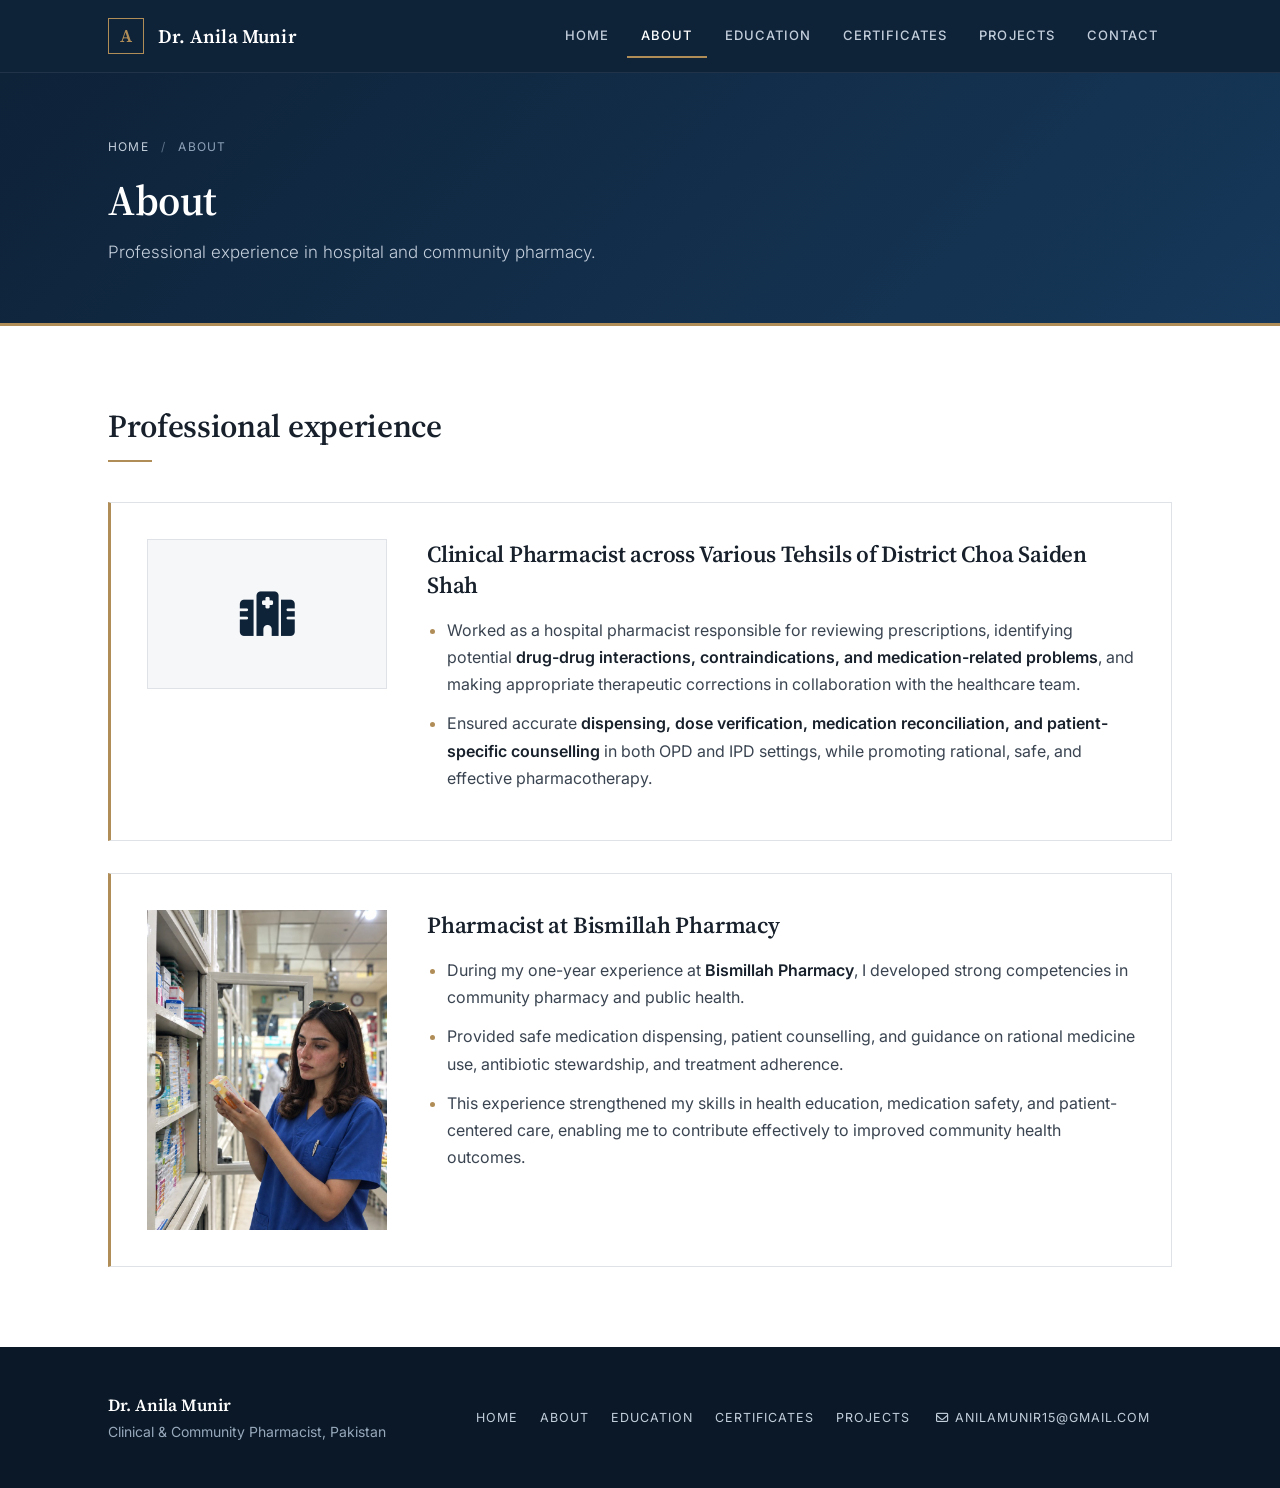
==== commit eb6bfb33: "Add certificates page" ====
--- a/about.html
+++ b/about.html
@@ -5,7 +5,7 @@
     <meta name="viewport" content="width=device-width, initial-scale=1.0">
     <title>About - Dr. Anila Munir</title>
     <link rel="stylesheet" href="style.css">
-    <link href="https://fonts.googleapis.com/css2?family=Bitter:wght@700&family=Montserrat:wght@400;500;600;700&display=swap" rel="stylesheet">
+    <link href="https://fonts.googleapis.com/css2?family=Inter:wght@300;400;500;600&family=Source+Serif+4:wght@400;500;600&display=swap" rel="stylesheet">
     <link rel="stylesheet" href="https://cdnjs.cloudflare.com/ajax/libs/font-awesome/6.4.0/css/all.min.css">
 </head>
 <body>
@@ -21,6 +21,7 @@
                 <li><a href="index.html">Home</a></li>
                 <li><a href="about.html" class="active" aria-current="page">About</a></li>
                 <li><a href="education.html">Education</a></li>
+                <li><a href="certificates.html">Certificates</a></li>
                 <li><a href="projects.html">Projects</a></li>
                 <li><a href="index.html#contact">Contact</a></li>
             </ul>
@@ -72,7 +73,7 @@
         <div class="container footer-inner">
             <div><strong>Dr. Anila Munir</strong><br>Clinical &amp; Community Pharmacist, Pakistan</div>
             <div>
-                <a href="index.html">Home</a><a href="about.html">About</a><a href="education.html">Education</a><a href="projects.html">Projects</a>
+                <a href="index.html">Home</a><a href="about.html">About</a><a href="education.html">Education</a><a href="certificates.html">Certificates</a><a href="projects.html">Projects</a>
                 <a href="mailto:anilamunir15@gmail.com"><i class="fa-regular fa-envelope"></i> anilamunir15@gmail.com</a>
             </div>
         </div>
--- a/style.css
+++ b/style.css
@@ -1,262 +1,299 @@
-/* ===== Design tokens ===== */
+/* ==========================================================
+   Dr. Anila Munir - Portfolio
+   Refined professional theme
+   Typography: Source Serif 4 (headings) + Inter (body)
+   ========================================================== */
+
 :root {
-    --ink: #1b2430;
-    --slate: #5a6675;
-    --line: #e3e7ec;
-    --soft: #f4f6f8;
-    --navy: #14304d;
-    --navy-deep: #0f2439;
-    --accent: #1d6a9c;
-    --accent-dark: #15506f;
-    --font-heading: 'Bitter', serif;
-    --font-body: 'Montserrat', sans-serif;
-    --radius: 12px;
-    --shadow: 0 4px 18px rgba(20, 48, 77, 0.08);
+    --ink: #17202b;
+    --text: #3a4451;
+    --slate: #647082;
+    --line: #dfe3e8;
+    --soft: #f6f7f9;
+    --navy: #0e2238;
+    --navy-deep: #0a1827;
+    --accent: #1b5f8c;
+    --accent-dark: #134868;
+    --gold: #b08d57;
+    --font-heading: 'Source Serif 4', Georgia, 'Times New Roman', serif;
+    --font-body: 'Inter', 'Segoe UI', Arial, sans-serif;
+    --radius: 4px;
+    --shadow: 0 1px 2px rgba(14, 34, 56, 0.06), 0 8px 24px rgba(14, 34, 56, 0.06);
 }
 
 * { box-sizing: border-box; }
-
 html { scroll-behavior: smooth; }
 
 body {
     font-family: var(--font-body);
-    color: var(--ink);
+    font-size: 16px;
+    color: var(--text);
     margin: 0;
-    line-height: 1.65;
+    line-height: 1.7;
     background: #fff;
-}
-
+    -webkit-font-smoothing: antialiased;
+}
+
+h1, h2, h3 { color: var(--ink); font-weight: 600; letter-spacing: -0.01em; }
 img { max-width: 100%; height: auto; }
 a { color: var(--accent); }
-:focus-visible { outline: 3px solid var(--accent); outline-offset: 2px; }
-
-.skip-link { position: absolute; left: -999px; top: 8px; background: #fff; padding: 8px 14px; z-index: 100; border-radius: 6px; }
+:focus-visible { outline: 2px solid var(--accent); outline-offset: 3px; }
+
+.skip-link { position: absolute; left: -999px; top: 8px; background: #fff; padding: 8px 14px; z-index: 100; }
 .skip-link:focus { left: 8px; }
 
-.container { max-width: 1100px; margin: 0 auto; padding: 0 24px; }
+.container { max-width: 1120px; margin: 0 auto; padding: 0 28px; }
 
 /* ===== Navigation ===== */
-.site-header { background: var(--navy); position: sticky; top: 0; z-index: 50; box-shadow: 0 2px 10px rgba(0,0,0,0.15); }
-.nav-inner { max-width: 1100px; margin: 0 auto; padding: 0 24px; display: flex; align-items: center; justify-content: space-between; min-height: 68px; }
+.site-header { background: var(--navy); position: sticky; top: 0; z-index: 50; border-bottom: 1px solid rgba(255,255,255,0.08); }
+.nav-inner { max-width: 1120px; margin: 0 auto; padding: 0 28px; display: flex; align-items: center; justify-content: space-between; min-height: 72px; }
 .brand { display: flex; align-items: center; gap: 14px; text-decoration: none; color: #fff; }
-.brand-mark { width: 38px; height: 38px; border: 2px solid rgba(255,255,255,0.85); border-radius: 8px; display: flex; align-items: center; justify-content: center; font-family: var(--font-heading); font-weight: 700; font-size: 19px; }
-.brand-name { font-size: 18px; font-weight: 700; letter-spacing: 0.2px; }
-.nav-links { list-style: none; display: flex; gap: 6px; margin: 0; padding: 0; }
-.nav-links a { display: block; padding: 8px 14px; border-radius: 8px; color: #d4dde7; text-decoration: none; font-size: 15px; font-weight: 600; transition: background 0.2s, color 0.2s; }
-.nav-links a:hover { color: #fff; background: rgba(255,255,255,0.1); }
-.nav-links a.active { color: #fff; background: rgba(255,255,255,0.16); }
-.nav-toggle { display: none; background: none; border: 1px solid rgba(255,255,255,0.5); color: #fff; width: 42px; height: 42px; border-radius: 8px; font-size: 18px; cursor: pointer; }
+.brand-mark { width: 36px; height: 36px; border: 1px solid var(--gold); color: var(--gold); display: flex; align-items: center; justify-content: center; font-family: var(--font-heading); font-weight: 600; font-size: 18px; }
+.brand-name { font-family: var(--font-heading); font-size: 19px; font-weight: 600; letter-spacing: 0.01em; }
+.nav-links { list-style: none; display: flex; gap: 4px; margin: 0; padding: 0; }
+.nav-links a { display: block; padding: 10px 14px; color: #c3cedb; text-decoration: none; font-size: 13px; font-weight: 500; letter-spacing: 0.08em; text-transform: uppercase; border-bottom: 2px solid transparent; transition: color 0.2s, border-color 0.2s; }
+.nav-links a:hover { color: #fff; }
+.nav-links a.active { color: #fff; border-bottom-color: var(--gold); }
+.nav-toggle { display: none; background: none; border: 1px solid rgba(255,255,255,0.35); color: #fff; width: 42px; height: 42px; border-radius: var(--radius); font-size: 17px; cursor: pointer; }
 
 /* ===== Page header band ===== */
-.page-hero { background: var(--navy) url("data:image/svg+xml,%3Csvg xmlns='http://www.w3.org/2000/svg' width='60' height='60'%3E%3Cpath d='M30 22v16M22 30h16' stroke='%23ffffff' stroke-opacity='0.07' stroke-width='2' stroke-linecap='round'/%3E%3C/svg%3E"); color: #fff; padding: 48px 0 44px; }
-.page-hero h1 { font-family: var(--font-heading); font-size: 38px; line-height: 1.25; margin: 0 0 10px; }
-.page-hero p { margin: 0; color: #c7d3e0; max-width: 720px; font-size: 16px; }
-.crumbs { font-size: 13px; margin-bottom: 14px; color: #9db0c4; }
-.crumbs a { color: #c7d3e0; text-decoration: none; }
-.crumbs a:hover { text-decoration: underline; }
-.crumbs span { margin: 0 6px; }
+.page-hero { background: linear-gradient(135deg, var(--navy) 0%, #16385a 100%); color: #fff; padding: 64px 0 56px; border-bottom: 3px solid var(--gold); }
+.page-hero h1 { font-family: var(--font-heading); font-size: 42px; line-height: 1.2; font-weight: 600; margin: 0 0 12px; color: #fff; }
+.page-hero p { margin: 0; color: #c3cedb; max-width: 720px; font-size: 17px; font-weight: 300; }
+.crumbs { font-size: 12px; margin-bottom: 18px; color: #8ea2b8; text-transform: uppercase; letter-spacing: 0.1em; }
+.crumbs a { color: #c3cedb; text-decoration: none; }
+.crumbs a:hover { color: #fff; }
+.crumbs span { margin: 0 8px; opacity: 0.6; }
 
 /* ===== Sections ===== */
-.section { padding: 64px 0; }
-.section.soft { background: var(--soft); }
-.section-head { margin-bottom: 32px; }
-.section-head h2 { font-family: var(--font-heading); font-size: 30px; margin: 0 0 6px; color: var(--ink); }
+.section { padding: 80px 0; }
+.section.soft { background: var(--soft); border-top: 1px solid var(--line); border-bottom: 1px solid var(--line); }
+.section-head { margin-bottom: 40px; max-width: 720px; }
+.section-head h2 { font-family: var(--font-heading); font-size: 32px; line-height: 1.25; margin: 0 0 12px; position: relative; padding-bottom: 16px; }
+.section-head h2::after { content: ""; position: absolute; left: 0; bottom: 0; width: 44px; height: 2px; background: var(--gold); }
 .section-head p { margin: 0; color: var(--slate); }
-.section-head .more { display: inline-block; margin-top: 10px; font-weight: 700; text-decoration: none; }
-.section-head .more:hover { text-decoration: underline; }
 
 /* ===== Buttons ===== */
-.btn { display: inline-flex; align-items: center; gap: 8px; padding: 12px 24px; border-radius: 30px; font-family: var(--font-body); font-weight: 700; font-size: 15px; text-decoration: none; border: 2px solid var(--accent); cursor: pointer; transition: background 0.2s, color 0.2s; }
+.btn { display: inline-flex; align-items: center; gap: 10px; padding: 13px 28px; border-radius: var(--radius); font-family: var(--font-body); font-weight: 600; font-size: 13px; letter-spacing: 0.08em; text-transform: uppercase; text-decoration: none; border: 1px solid var(--accent); cursor: pointer; transition: background 0.2s, color 0.2s, border-color 0.2s; }
 .btn-primary { background: var(--accent); color: #fff; }
 .btn-primary:hover { background: var(--accent-dark); border-color: var(--accent-dark); }
-.btn-ghost { background: transparent; color: var(--accent); }
-.btn-ghost:hover { background: var(--accent); color: #fff; }
+.btn-ghost { background: transparent; color: var(--navy); border-color: var(--navy); }
+.btn-ghost:hover { background: var(--navy); color: #fff; }
 
 /* ===== Home hero ===== */
-.home-hero { background: var(--soft) url("data:image/svg+xml,%3Csvg xmlns='http://www.w3.org/2000/svg' width='60' height='60'%3E%3Cpath d='M30 22v16M22 30h16' stroke='%2314304d' stroke-opacity='0.06' stroke-width='2' stroke-linecap='round'/%3E%3C/svg%3E"); padding: 64px 0; }
-.home-hero-grid { display: grid; grid-template-columns: 1.3fr 1fr; gap: 56px; align-items: center; }
-.role { color: var(--accent); font-weight: 700; font-size: 15px; margin: 0 0 10px; }
-.home-hero h1 { font-family: var(--font-heading); font-size: 48px; line-height: 1.15; margin: 0 0 20px; }
-.home-hero .lead { font-size: 20px; font-weight: 600; line-height: 1.55; margin: 0 0 16px; }
-.home-hero p.body { color: #444f5c; font-size: 16px; margin: 0 0 28px; }
-.hero-actions { display: flex; flex-wrap: wrap; gap: 12px; }
-.portrait { justify-self: center; background: #000; border-radius: 16px; overflow: hidden; box-shadow: var(--shadow); max-width: 360px; }
+.home-hero { background: var(--soft); padding: 88px 0; border-bottom: 1px solid var(--line); }
+.home-hero-grid { display: grid; grid-template-columns: 1.4fr 1fr; gap: 72px; align-items: center; }
+.role { color: var(--gold); font-weight: 600; font-size: 12.5px; letter-spacing: 0.18em; text-transform: uppercase; margin: 0 0 18px; }
+.home-hero h1 { font-family: var(--font-heading); font-size: 56px; line-height: 1.08; font-weight: 600; margin: 0 0 24px; color: var(--navy); }
+.home-hero .lead { font-family: var(--font-heading); font-size: 21px; font-weight: 400; line-height: 1.6; color: var(--ink); margin: 0 0 18px; padding-left: 20px; border-left: 2px solid var(--gold); }
+.home-hero p.body { color: var(--text); font-size: 16px; margin: 0 0 34px; }
+.hero-actions { display: flex; flex-wrap: wrap; gap: 14px; }
+.portrait { justify-self: center; background: #fff; padding: 10px; border: 1px solid var(--line); box-shadow: var(--shadow); max-width: 360px; position: relative; }
+.portrait::after { content: ""; position: absolute; inset: 22px -14px -14px 22px; border: 1px solid var(--gold); z-index: -1; }
 .portrait img { display: block; width: 100%; height: auto; }
 
 /* ===== Stats band ===== */
 .stats { background: var(--navy); color: #fff; }
 .stats-grid { display: grid; grid-template-columns: repeat(4, 1fr); }
-.stat { padding: 30px 20px; text-align: center; border-left: 1px solid rgba(255,255,255,0.14); }
+.stat { padding: 40px 20px; text-align: center; border-left: 1px solid rgba(255,255,255,0.1); }
 .stat:first-child { border-left: 0; }
-.stat strong { display: block; font-family: var(--font-heading); font-size: 36px; line-height: 1.1; }
-.stat span { font-size: 14px; color: #c7d3e0; }
+.stat strong { display: block; font-family: var(--font-heading); font-size: 42px; font-weight: 600; line-height: 1.1; color: #fff; margin-bottom: 6px; }
+.stat span { font-size: 12.5px; color: #a9b8c9; letter-spacing: 0.06em; text-transform: uppercase; display: block; line-height: 1.5; }
 
 /* ===== Quick links ===== */
-.quick-grid { display: grid; grid-template-columns: repeat(4, 1fr); gap: 20px; }
-.quick { display: flex; flex-direction: column; gap: 8px; padding: 26px 22px; background: #fff; border: 1px solid var(--line); border-radius: var(--radius); text-decoration: none; color: var(--ink); transition: box-shadow 0.2s, transform 0.2s, border-color 0.2s; }
-.quick:hover { box-shadow: var(--shadow); transform: translateY(-3px); border-color: var(--accent); }
-.quick i { font-size: 26px; color: var(--accent); }
-.quick strong { font-size: 17px; }
-.quick span { font-size: 14px; color: var(--slate); }
+.quick-grid { display: grid; grid-template-columns: repeat(4, 1fr); gap: 0; border: 1px solid var(--line); }
+.quick { display: flex; flex-direction: column; gap: 8px; padding: 32px 26px; background: #fff; border-left: 1px solid var(--line); text-decoration: none; color: var(--ink); transition: background 0.2s; }
+.quick:first-child { border-left: 0; }
+.quick:hover { background: var(--soft); }
+.quick i { font-size: 20px; color: var(--gold); margin-bottom: 8px; }
+.quick strong { font-family: var(--font-heading); font-size: 20px; font-weight: 600; }
+.quick span { font-size: 14px; color: var(--slate); line-height: 1.6; }
 
 /* ===== Project cards ===== */
-.project-list { display: grid; grid-template-columns: repeat(auto-fit, minmax(290px, 1fr)); gap: 26px; }
-.project-card { display: flex; flex-direction: column; background: #fff; border: 1px solid var(--line); border-radius: var(--radius); overflow: hidden; text-decoration: none; color: var(--ink); transition: box-shadow 0.2s, transform 0.2s; }
-.project-card:hover, .project-card:focus-visible { box-shadow: var(--shadow); transform: translateY(-4px); }
+.project-list { display: grid; grid-template-columns: repeat(auto-fit, minmax(300px, 1fr)); gap: 32px; }
+.project-card { display: flex; flex-direction: column; background: #fff; border: 1px solid var(--line); text-decoration: none; color: var(--ink); transition: box-shadow 0.25s, border-color 0.25s; }
+.project-card:hover, .project-card:focus-visible { box-shadow: var(--shadow); border-color: #c9d0d8; }
 .project-card img { display: block; width: 100%; aspect-ratio: 3 / 2; object-fit: cover; }
-.project-body { padding: 20px 22px 24px; display: flex; flex-direction: column; gap: 10px; flex: 1; }
-.project-tag { align-self: flex-start; background: #e8f0f6; color: var(--accent-dark); font-weight: 700; font-size: 12.5px; padding: 4px 12px; border-radius: 20px; }
-.project-name { font-family: var(--font-heading); font-size: 20px; line-height: 1.3; margin: 0; }
+.project-body { padding: 26px 26px 28px; display: flex; flex-direction: column; gap: 12px; flex: 1; border-top: 3px solid var(--navy); }
+.project-tag { align-self: flex-start; color: var(--gold); font-weight: 600; font-size: 11.5px; letter-spacing: 0.14em; text-transform: uppercase; padding: 0; background: none; }
+.project-name { font-family: var(--font-heading); font-size: 22px; font-weight: 600; line-height: 1.3; margin: 0; }
 .project-desc { color: var(--slate); font-size: 14.5px; margin: 0; }
-.project-click { margin-top: auto; padding-top: 6px; font-weight: 700; color: var(--accent); font-size: 15px; }
-.project-click i { margin-left: 6px; transition: transform 0.2s; }
+.project-click { margin-top: auto; padding-top: 10px; font-weight: 600; color: var(--accent); font-size: 12.5px; letter-spacing: 0.1em; text-transform: uppercase; }
+.project-click i { margin-left: 8px; transition: transform 0.2s; }
 .project-card:hover .project-click i { transform: translateX(5px); }
 
 /* ===== Expertise ===== */
-.expertise-grid { display: grid; grid-template-columns: repeat(auto-fit, minmax(190px, 1fr)); gap: 18px; }
-.expertise { background: #fff; border: 1px solid var(--line); border-radius: var(--radius); padding: 24px 20px; }
-.expertise i { font-size: 24px; color: var(--accent); margin-bottom: 12px; display: block; }
-.expertise strong { font-size: 15px; line-height: 1.4; display: block; }
+.expertise-grid { display: grid; grid-template-columns: repeat(auto-fit, minmax(190px, 1fr)); gap: 0; border-top: 1px solid var(--line); border-left: 1px solid var(--line); }
+.expertise { background: #fff; border-right: 1px solid var(--line); border-bottom: 1px solid var(--line); padding: 30px 24px; }
+.expertise i { font-size: 20px; color: var(--gold); margin-bottom: 16px; display: block; }
+.expertise strong { font-family: var(--font-heading); font-size: 17px; font-weight: 600; line-height: 1.4; display: block; color: var(--ink); }
 
 /* ===== Contact band ===== */
-.contact-band { background: var(--navy); color: #fff; text-align: center; padding: 56px 0; }
-.contact-band h2 { font-family: var(--font-heading); font-size: 30px; margin: 0 0 10px; }
-.contact-band p { margin: 0 0 24px; color: #c7d3e0; }
-.contact-band .btn { background: #fff; color: var(--navy); border-color: #fff; }
-.contact-band .btn:hover { background: #e8f0f6; }
+.contact-band { background: var(--navy); color: #fff; text-align: center; padding: 80px 0; border-top: 3px solid var(--gold); }
+.contact-band h2 { font-family: var(--font-heading); font-size: 34px; margin: 0 0 12px; color: #fff; }
+.contact-band p { margin: 0 0 30px; color: #b9c6d4; font-weight: 300; }
+.contact-band .btn { background: transparent; color: #fff; border-color: rgba(255,255,255,0.6); text-transform: none; letter-spacing: 0.02em; font-size: 15px; }
+.contact-band .btn:hover { background: #fff; color: var(--navy); border-color: #fff; }
 
 /* ===== About ===== */
-.exp-list { display: grid; gap: 28px; }
-.exp-row { display: grid; grid-template-columns: 240px 1fr; gap: 32px; background: #fff; border: 1px solid var(--line); border-radius: var(--radius); padding: 28px; box-shadow: var(--shadow); align-items: start; }
-.exp-side img { display: block; width: 100%; height: auto; border-radius: 10px; }
-.exp-icon { height: 100%; min-height: 140px; background: #e8f0f6; border-radius: 10px; display: flex; align-items: center; justify-content: center; color: var(--accent); font-size: 56px; }
-.exp-row h3 { font-family: var(--font-heading); font-size: 22px; line-height: 1.3; margin: 0 0 14px; }
+.exp-list { display: grid; gap: 32px; }
+.exp-row { display: grid; grid-template-columns: 240px 1fr; gap: 40px; background: #fff; border: 1px solid var(--line); border-left: 3px solid var(--gold); padding: 36px; align-items: start; }
+.exp-side img { display: block; width: 100%; height: auto; }
+.exp-icon { height: 100%; min-height: 150px; background: var(--soft); border: 1px solid var(--line); display: flex; align-items: center; justify-content: center; color: var(--navy); font-size: 44px; }
+.exp-row h3 { font-family: var(--font-heading); font-size: 23px; line-height: 1.35; margin: 0 0 16px; }
 .exp-row ul { margin: 0; padding-left: 20px; }
-.exp-row li { margin-bottom: 10px; color: #3b4652; }
+.exp-row li { margin-bottom: 12px; color: var(--text); }
+.exp-row li::marker { color: var(--gold); }
+.exp-row strong { color: var(--ink); font-weight: 600; }
 
 /* ===== Education ===== */
-.edu-intro { display: grid; grid-template-columns: 1.6fr 1fr; gap: 40px; align-items: start; }
-.edu-summary .lead { font-size: 21px; font-weight: 700; line-height: 1.5; margin: 0 0 16px; }
-.edu-summary p { color: #3b4652; margin: 0 0 14px; }
-.edu-credential { background: #fff; border: 1px solid var(--line); border-top: 5px solid var(--accent); border-radius: var(--radius); padding: 26px; box-shadow: var(--shadow); }
-.edu-credential h3 { font-family: var(--font-heading); font-size: 22px; margin: 0 0 4px; }
-.edu-credential .edu-school { color: var(--accent); font-weight: 700; font-size: 15px; margin: 0 0 16px; }
+.edu-intro { display: grid; grid-template-columns: 1.6fr 1fr; gap: 56px; align-items: start; }
+.edu-summary .lead { font-family: var(--font-heading); font-size: 23px; font-weight: 500; line-height: 1.55; color: var(--ink); margin: 0 0 20px; }
+.edu-summary p { color: var(--text); margin: 0 0 16px; }
+.edu-credential { background: #fff; border: 1px solid var(--line); border-top: 3px solid var(--gold); padding: 32px; box-shadow: var(--shadow); }
+.edu-credential h3 { font-family: var(--font-heading); font-size: 23px; margin: 0 0 6px; }
+.edu-credential .edu-school { color: var(--accent); font-weight: 600; font-size: 13px; letter-spacing: 0.04em; margin: 0 0 20px; }
 .edu-facts { list-style: none; margin: 0; padding: 0; font-size: 14px; }
-.edu-facts li { display: flex; gap: 12px; padding: 10px 0; border-top: 1px solid var(--line); }
-.edu-facts i { color: var(--accent); width: 18px; text-align: center; margin-top: 3px; }
-.edu-facts strong { display: block; }
-
-.gallery-row { display: flex; gap: 18px; margin-bottom: 22px; align-items: flex-start; }
+.edu-facts li { display: flex; gap: 14px; padding: 14px 0; border-top: 1px solid var(--line); color: var(--slate); }
+.edu-facts i { color: var(--gold); width: 18px; text-align: center; margin-top: 4px; }
+.edu-facts strong { display: block; color: var(--ink); font-weight: 600; }
+
+.gallery-row { display: flex; gap: 22px; margin-bottom: 26px; align-items: flex-start; }
 .gallery-row.narrow { max-width: 720px; margin-left: auto; margin-right: auto; }
 .gallery-row figure { margin: 0; flex: var(--r) 1 0; min-width: 0; }
-.gallery-row button { display: block; width: 100%; padding: 0; border: 0; background: none; cursor: zoom-in; border-radius: 10px; overflow: hidden; box-shadow: var(--shadow); }
-.gallery-row img { display: block; width: 100%; height: auto; transition: transform 0.4s; }
-.gallery-row button:hover img { transform: scale(1.03); }
-.gallery-row figcaption { font-size: 14px; color: var(--slate); margin-top: 8px; text-align: center; }
+.gallery-row button { display: block; width: 100%; padding: 6px; border: 1px solid var(--line); background: #fff; cursor: zoom-in; overflow: hidden; }
+.gallery-row img { display: block; width: 100%; height: auto; }
+.gallery-row figcaption { font-size: 13px; color: var(--slate); margin-top: 10px; text-align: center; letter-spacing: 0.02em; }
 
 .lightbox { border: none; padding: 0; background: transparent; max-width: 96vw; max-height: 96vh; overflow: visible; }
-.lightbox::backdrop { background: rgba(0,0,0,0.9); }
+.lightbox::backdrop { background: rgba(6, 14, 24, 0.94); }
 .lightbox figure { margin: 0; text-align: center; }
-.lightbox img { max-width: 92vw; max-height: 82vh; border-radius: 6px; display: block; margin: 0 auto; }
-.lightbox figcaption { color: #fff; margin-top: 12px; font-size: 15px; }
-.lb-btn { position: fixed; background: rgba(255,255,255,0.15); color: #fff; border: 0; width: 44px; height: 44px; border-radius: 50%; font-size: 18px; cursor: pointer; }
-.lb-btn:hover { background: rgba(255,255,255,0.3); }
+.lightbox img { max-width: 92vw; max-height: 82vh; display: block; margin: 0 auto; }
+.lightbox figcaption { color: #fff; margin-top: 14px; font-size: 14px; }
+.lb-btn { position: fixed; background: rgba(255,255,255,0.12); color: #fff; border: 1px solid rgba(255,255,255,0.25); width: 44px; height: 44px; border-radius: 50%; font-size: 16px; cursor: pointer; }
+.lb-btn:hover { background: rgba(255,255,255,0.25); }
 .lb-prev { left: 16px; top: 50%; } .lb-next { right: 16px; top: 50%; } .lb-close { right: 16px; top: 16px; }
 
 /* ===== Project detail ===== */
-.detail-intro { display: grid; grid-template-columns: 1fr 1fr; gap: 40px; align-items: start; }
+.detail-intro { display: grid; grid-template-columns: 1fr 1fr; gap: 56px; align-items: start; }
 .detail-photo { margin: 0; }
-.detail-photo img { display: block; width: 100%; height: auto; border-radius: var(--radius); box-shadow: var(--shadow); }
-.detail-text p { color: #3b4652; margin: 0 0 18px; }
-.detail-text .project-tag { margin-bottom: 14px; }
-.facts { display: grid; gap: 12px; margin-top: 4px; }
-.fact { display: flex; gap: 14px; align-items: center; padding: 12px 16px; background: var(--soft); border-radius: 10px; }
-.fact i { color: var(--accent); font-size: 20px; width: 26px; text-align: center; }
-.fact strong { display: block; line-height: 1.3; }
+.detail-photo img { display: block; width: 100%; height: auto; border: 1px solid var(--line); padding: 8px; background: #fff; box-shadow: var(--shadow); }
+.detail-text p { color: var(--text); margin: 0 0 20px; font-size: 16.5px; }
+.detail-text .project-tag { display: inline-block; margin-bottom: 16px; }
+.facts { display: grid; gap: 0; margin-top: 8px; border-top: 1px solid var(--line); }
+.fact { display: flex; gap: 16px; align-items: center; padding: 16px 4px; border-bottom: 1px solid var(--line); }
+.fact i { color: var(--gold); font-size: 18px; width: 26px; text-align: center; }
+.fact strong { display: block; line-height: 1.3; color: var(--ink); font-weight: 600; }
 .fact span { font-size: 13.5px; color: var(--slate); }
 
-.results { display: grid; grid-template-columns: repeat(auto-fit, minmax(230px, 1fr)); gap: 20px; }
-.result { background: #fff; border: 1px solid var(--line); border-radius: var(--radius); padding: 24px 22px; }
-.result strong { display: block; font-family: var(--font-heading); font-size: 30px; color: var(--navy); line-height: 1.2; margin-bottom: 6px; }
+.results { display: grid; grid-template-columns: repeat(auto-fit, minmax(230px, 1fr)); gap: 24px; }
+.result { background: #fff; border: 1px solid var(--line); border-top: 3px solid var(--navy); padding: 30px 26px; }
+.result strong { display: block; font-family: var(--font-heading); font-size: 32px; font-weight: 600; color: var(--navy); line-height: 1.2; margin-bottom: 10px; }
 .result span { color: var(--slate); font-size: 14.5px; }
 
-.open-grid { display: grid; grid-template-columns: 1fr 1fr; gap: 26px; }
-.open-grid.single { grid-template-columns: minmax(0, 480px); }
-.open-card { background: #fff; border: 1px solid var(--line); border-radius: var(--radius); padding: 30px; text-align: center; box-shadow: var(--shadow); }
-.open-icon { font-size: 38px; color: var(--accent); margin-bottom: 14px; }
-.open-card h3 { font-family: var(--font-heading); font-size: 21px; margin: 0 0 8px; }
-.open-card p { color: var(--slate); font-size: 15px; margin: 0 0 20px; }
-.open-btn { background: var(--accent); color: #fff; border: 0; border-radius: 30px; padding: 12px 26px; font-family: var(--font-body); font-weight: 700; font-size: 15px; cursor: pointer; transition: background 0.2s; }
-.open-btn:hover { background: var(--accent-dark); }
-.open-btn i { margin-left: 6px; }
-
-.viewer { margin-top: 44px; scroll-margin-top: 90px; }
+.open-grid { display: grid; grid-template-columns: 1fr 1fr; gap: 28px; }
+.open-grid.single { grid-template-columns: minmax(0, 500px); }
+.open-card { background: #fff; border: 1px solid var(--line); padding: 36px 32px; text-align: left; transition: box-shadow 0.25s; }
+.open-card:hover { box-shadow: var(--shadow); }
+.open-icon { font-size: 30px; color: var(--gold); margin-bottom: 18px; display: block; }
+.open-card h3 { font-family: var(--font-heading); font-size: 22px; margin: 0 0 10px; }
+.open-card p { color: var(--slate); font-size: 15px; margin: 0 0 24px; }
+.open-btn { background: var(--navy); color: #fff; border: 1px solid var(--navy); border-radius: var(--radius); padding: 12px 24px; font-family: var(--font-body); font-weight: 600; font-size: 12.5px; letter-spacing: 0.1em; text-transform: uppercase; cursor: pointer; transition: background 0.2s; }
+.open-btn:hover { background: var(--accent); border-color: var(--accent); }
+.open-btn i { margin-left: 8px; }
+
+.viewer { margin-top: 56px; scroll-margin-top: 96px; padding-top: 36px; border-top: 1px solid var(--line); }
 .viewer[hidden] { display: none; }
-.viewer-bar { display: flex; flex-wrap: wrap; justify-content: space-between; align-items: center; gap: 12px; margin-bottom: 16px; }
-.viewer-bar h2 { font-family: var(--font-heading); font-size: 24px; margin: 0; }
+.viewer-bar { display: flex; flex-wrap: wrap; justify-content: space-between; align-items: center; gap: 14px; margin-bottom: 20px; }
+.viewer-bar h2 { font-family: var(--font-heading); font-size: 25px; margin: 0; }
 .viewer-actions { display: flex; flex-wrap: wrap; gap: 10px; }
-.viewer-actions a { text-decoration: none; font-size: 14px; font-weight: 700; color: var(--accent); border: 1px solid var(--accent); border-radius: 30px; padding: 8px 16px; transition: background 0.2s, color 0.2s; }
-.viewer-actions a:hover { background: var(--accent); color: #fff; }
-
-.slide-stage { position: relative; background: var(--navy-deep); border-radius: var(--radius); padding: 14px; }
-.slide-stage img { display: block; width: 100%; height: auto; border-radius: 4px; }
-.slide-stage:fullscreen { display: flex; align-items: center; justify-content: center; background: #000; padding: 0; border-radius: 0; }
+.viewer-actions a { text-decoration: none; font-size: 12px; font-weight: 600; letter-spacing: 0.08em; text-transform: uppercase; color: var(--navy); border: 1px solid var(--navy); border-radius: var(--radius); padding: 9px 16px; transition: background 0.2s, color 0.2s; }
+.viewer-actions a:hover { background: var(--navy); color: #fff; }
+
+.slide-stage { position: relative; background: var(--navy-deep); padding: 14px; box-shadow: var(--shadow); }
+.slide-stage img { display: block; width: 100%; height: auto; }
+.slide-stage:fullscreen { display: flex; align-items: center; justify-content: center; background: #000; padding: 0; }
 .slide-stage:fullscreen img { max-height: 100vh; width: auto; max-width: 100%; }
-.slide-nav { position: absolute; top: 50%; transform: translateY(-50%); width: 42px; height: 42px; border: 0; border-radius: 50%; background: rgba(255,255,255,0.88); color: var(--ink); cursor: pointer; font-size: 16px; }
-.slide-nav:hover { background: #fff; }
-.slide-nav.prev { left: 24px; } .slide-nav.next { right: 24px; }
-.slide-count { text-align: center; color: var(--slate); font-size: 14px; margin: 10px 0 0; }
-
-.xl-tabs { display: flex; flex-wrap: wrap; gap: 8px; margin-bottom: 14px; }
-.xl-tab { background: var(--soft); border: 1px solid var(--line); border-radius: 30px; padding: 8px 18px; font-family: var(--font-body); font-weight: 700; font-size: 14px; color: var(--accent); cursor: pointer; }
-.xl-tab.active { background: var(--accent); color: #fff; border-color: var(--accent); }
-.xl-wrap { border: 1px solid var(--line); border-radius: 10px; overflow: auto; max-height: 560px; background: #fff; }
+.slide-nav { position: absolute; top: 50%; transform: translateY(-50%); width: 42px; height: 42px; border: 0; border-radius: 50%; background: rgba(14,34,56,0.82); color: #fff; cursor: pointer; font-size: 15px; transition: background 0.2s; }
+.slide-nav:hover { background: var(--accent); }
+.slide-nav.prev { left: 26px; } .slide-nav.next { right: 26px; }
+.slide-count { text-align: center; color: var(--slate); font-size: 13px; letter-spacing: 0.08em; margin: 14px 0 0; }
+
+.xl-tabs { display: flex; flex-wrap: wrap; gap: 0; margin-bottom: 0; border-bottom: 1px solid var(--line); }
+.xl-tab { background: none; border: 0; border-bottom: 2px solid transparent; padding: 12px 20px; margin-bottom: -1px; font-family: var(--font-body); font-weight: 600; font-size: 13px; letter-spacing: 0.04em; color: var(--slate); cursor: pointer; }
+.xl-tab:hover { color: var(--navy); }
+.xl-tab.active { color: var(--navy); border-bottom-color: var(--gold); }
+.xl-wrap { border: 1px solid var(--line); border-top: 0; overflow: auto; max-height: 560px; background: #fff; }
 .xl-pane { display: none; } .xl-pane.active { display: block; }
-table.xl { border-collapse: collapse; width: 100%; font-size: 14px; }
-table.xl td, table.xl th { padding: 8px 14px; border-bottom: 1px solid #eee; text-align: left; vertical-align: top; }
+table.xl { border-collapse: collapse; width: 100%; font-size: 13.5px; }
+table.xl td, table.xl th { padding: 9px 16px; border-bottom: 1px solid #edf0f3; text-align: left; vertical-align: top; }
 table.xl td.num { text-align: right; font-variant-numeric: tabular-nums; }
-table.xl .xl-title td { font-family: var(--font-heading); font-size: 18px; font-weight: 700; }
-table.xl .xl-sec td { background: #eef3f7; color: var(--accent-dark); font-weight: 700; }
-table.xl .xl-head th { background: var(--soft); font-weight: 700; white-space: nowrap; }
+table.xl .xl-title td { font-family: var(--font-heading); font-size: 19px; font-weight: 600; color: var(--ink); }
+table.xl .xl-sec td { background: var(--navy); color: #fff; font-weight: 600; letter-spacing: 0.04em; }
+table.xl .xl-head th { background: var(--soft); font-weight: 600; color: var(--ink); white-space: nowrap; }
 table.xl .gap td { border: 0; padding: 4px; }
 table.xl.data th { position: sticky; top: 0; background: var(--soft); white-space: nowrap; z-index: 1; }
-table.xl.data td, table.xl.data th { padding: 6px 10px; white-space: nowrap; }
+table.xl.data td, table.xl.data th { padding: 7px 12px; white-space: nowrap; }
 
 /* ===== Footer ===== */
-.site-footer { background: var(--navy-deep); color: #b9c7d6; padding: 34px 0; font-size: 14px; }
-.footer-inner { display: flex; flex-wrap: wrap; justify-content: space-between; gap: 16px; align-items: center; }
-.footer-inner a { color: #dbe5ef; text-decoration: none; margin-right: 18px; }
-.footer-inner a:hover { text-decoration: underline; }
-.footer-inner strong { color: #fff; }
+.site-footer { background: var(--navy-deep); color: #98a9bc; padding: 44px 0; font-size: 14px; }
+.footer-inner { display: flex; flex-wrap: wrap; justify-content: space-between; gap: 20px; align-items: center; }
+.footer-inner a { color: #c3cedb; text-decoration: none; margin-right: 22px; font-size: 12.5px; letter-spacing: 0.08em; text-transform: uppercase; }
+.footer-inner a:hover { color: #fff; }
+.footer-inner strong { color: #fff; font-family: var(--font-heading); font-size: 17px; font-weight: 600; }
 
 /* ===== Responsive ===== */
+@media (min-width: 761px) and (max-width: 1020px) {
+    .nav-links a { padding: 10px 9px; letter-spacing: 0.04em; font-size: 12px; }
+    .brand-name { font-size: 17px; }
+}
+
 @media (max-width: 900px) {
-    .home-hero-grid, .edu-intro, .detail-intro { grid-template-columns: 1fr; }
-    .home-hero h1 { font-size: 38px; }
+    .home-hero-grid, .edu-intro, .detail-intro { grid-template-columns: 1fr; gap: 44px; }
+    .home-hero { padding: 64px 0; }
+    .home-hero h1 { font-size: 42px; }
     .quick-grid, .stats-grid { grid-template-columns: repeat(2, 1fr); }
+    .quick:nth-child(3) { border-left: 0; }
+    .quick:nth-child(n+3) { border-top: 1px solid var(--line); }
     .stat:nth-child(3) { border-left: 0; }
-    .stat { border-top: 1px solid rgba(255,255,255,0.14); }
+    .stat { border-top: 1px solid rgba(255,255,255,0.1); }
     .stat:nth-child(-n+2) { border-top: 0; }
 }
 
 @media (max-width: 760px) {
     .nav-toggle { display: block; }
-    .nav-inner { flex-wrap: wrap; padding-top: 12px; padding-bottom: 12px; }
-    .nav-links { display: none; flex-direction: column; width: 100%; padding: 10px 0 6px; }
+    .nav-inner { flex-wrap: wrap; padding-top: 14px; padding-bottom: 14px; }
+    .nav-links { display: none; flex-direction: column; width: 100%; padding: 12px 0 6px; }
     .nav-links.open { display: flex; }
-    .page-hero h1 { font-size: 30px; }
-    .section { padding: 48px 0; }
-    .exp-row { grid-template-columns: 1fr; padding: 22px; }
+    .nav-links a { border-bottom: 0; border-left: 2px solid transparent; padding: 12px 14px; }
+    .nav-links a.active { border-left-color: var(--gold); }
+    .page-hero { padding: 48px 0 42px; }
+    .page-hero h1 { font-size: 32px; }
+    .section { padding: 56px 0; }
+    .exp-row { grid-template-columns: 1fr; padding: 26px; gap: 24px; }
     .exp-side { max-width: 240px; }
     .open-grid { grid-template-columns: 1fr; }
     .gallery-row { flex-direction: column; }
     .gallery-row figure { flex: none; width: 100%; }
     .slide-nav { width: 36px; height: 36px; }
     .slide-nav.prev { left: 18px; } .slide-nav.next { right: 18px; }
+    .portrait::after { display: none; }
+    .quick-grid { grid-template-columns: 1fr; }
+    .quick { border-left: 0; border-top: 1px solid var(--line); }
+    .quick:first-child { border-top: 0; }
 }
 
 @media (prefers-reduced-motion: reduce) {
     * { transition: none !important; scroll-behavior: auto !important; }
 }
 
-.detail-text .project-tag { display: inline-block; margin-bottom: 16px; }
+/* ===== Certificates ===== */
+.cert-grid { display: grid; grid-template-columns: repeat(auto-fill, minmax(280px, 1fr)); gap: 28px; }
+.cert-card { background: #fff; border: 1px solid var(--line); border-top: 3px solid var(--navy); display: flex; flex-direction: column; transition: box-shadow 0.25s; }
+.cert-card:hover { box-shadow: var(--shadow); }
+.cert-thumb { display: flex; align-items: center; justify-content: center; aspect-ratio: 4 / 3; background: var(--soft); border: 0; border-bottom: 1px solid var(--line); padding: 10px; margin: 0; width: 100%; color: var(--gold); font-size: 44px; overflow: hidden; }
+button.cert-thumb { cursor: zoom-in; }
+.cert-thumb img { display: block; max-width: 100%; max-height: 100%; width: auto; height: auto; object-fit: contain; }
+.cert-body { padding: 22px 24px 26px; display: flex; flex-direction: column; gap: 8px; }
+.cert-body h3 { font-family: var(--font-heading); font-size: 20px; line-height: 1.35; margin: 0; }
+.cert-body p { margin: 0; color: var(--slate); font-size: 14.5px; }
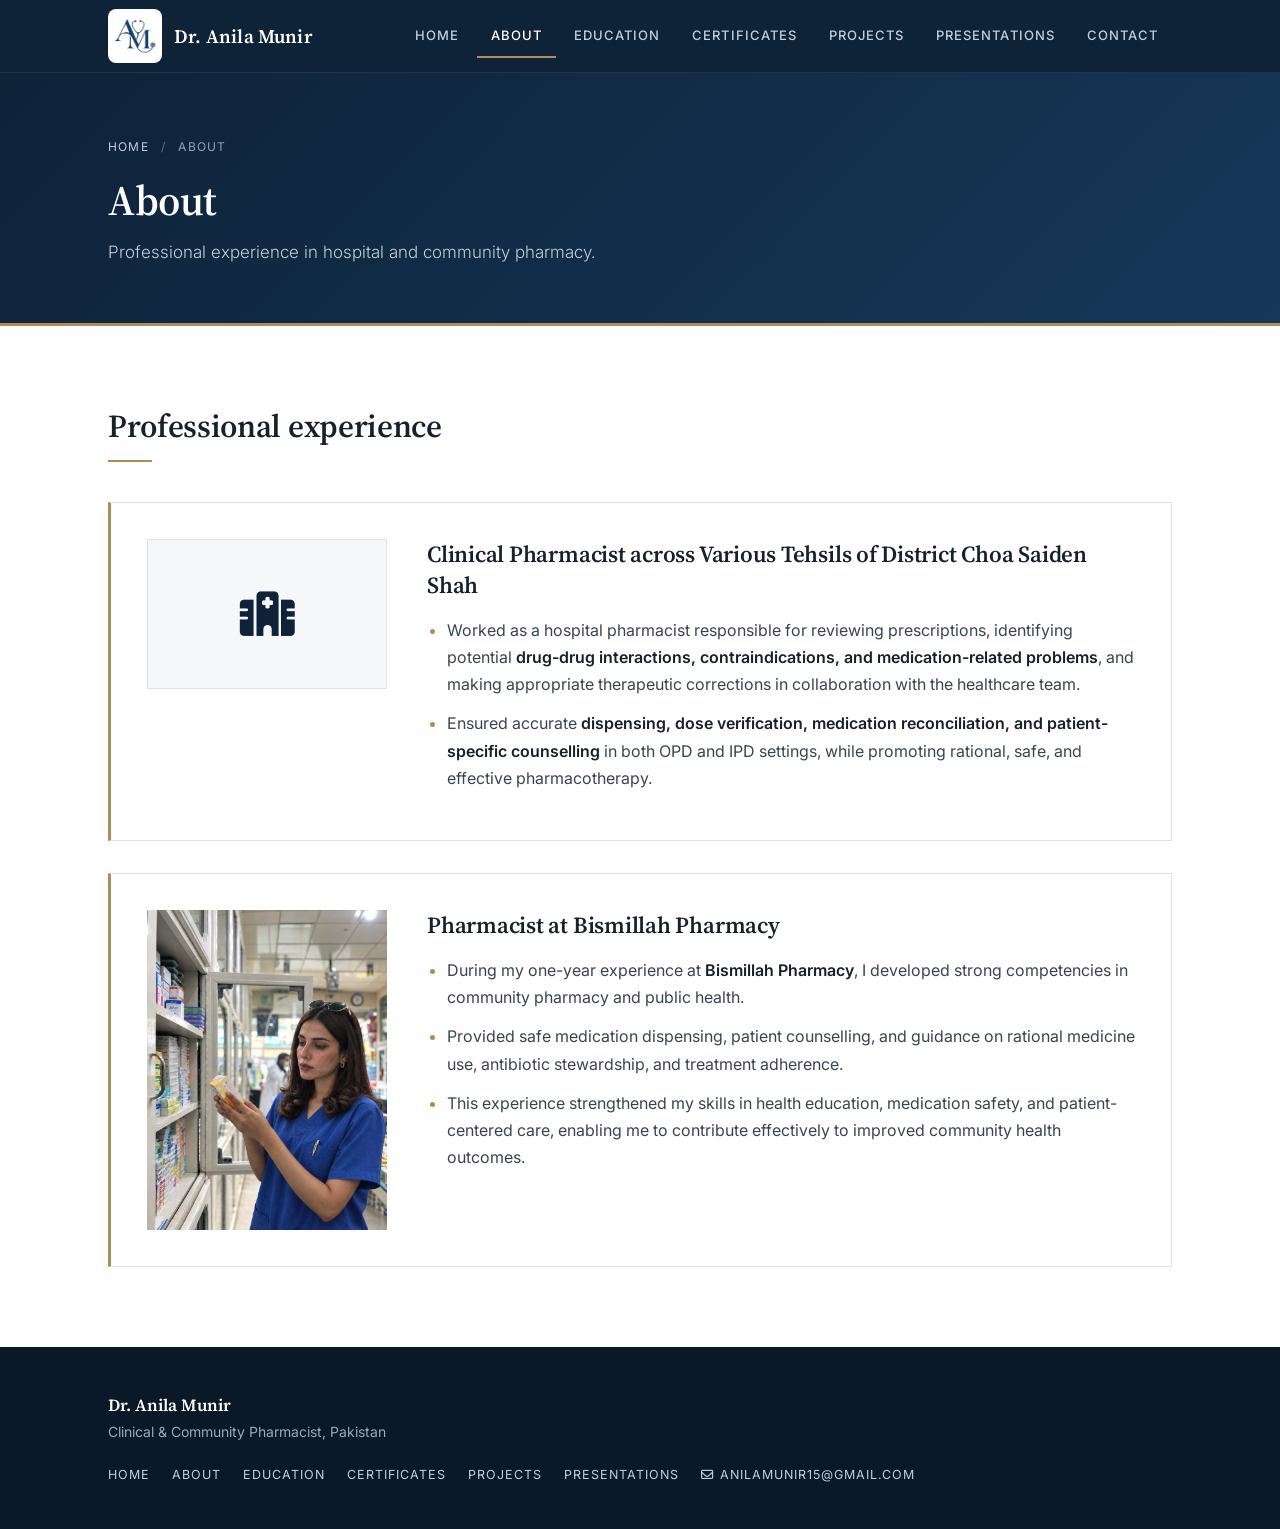
==== commit 381753af: "Add certificates page" ====
--- a/about.html
+++ b/about.html
@@ -4,6 +4,20 @@
     <meta charset="UTF-8">
     <meta name="viewport" content="width=device-width, initial-scale=1.0">
     <title>About - Dr. Anila Munir</title>
+    <meta name="description" content="Portfolio of Dr. Anila Munir, Clinical & Community Pharmacist (Pharm.D).">
+    <meta name="theme-color" content="#0e2238">
+    <link rel="icon" href="favicon.ico" sizes="any">
+    <link rel="icon" type="image/png" sizes="32x32" href="favicon-32.png">
+    <link rel="apple-touch-icon" href="apple-touch-icon.png">
+    <meta property="og:type" content="website">
+    <meta property="og:site_name" content="Dr. Anila Munir">
+    <meta property="og:title" content="About - Dr. Anila Munir">
+    <meta property="og:description" content="Portfolio of Dr. Anila Munir, Clinical & Community Pharmacist (Pharm.D).">
+    <meta property="og:image" content="https://YOUR-USERNAME.github.io/YOUR-REPO/og-image.png">
+    <meta property="og:image:width" content="1200">
+    <meta property="og:image:height" content="630">
+    <meta name="twitter:card" content="summary_large_image">
+    <meta name="twitter:image" content="https://YOUR-USERNAME.github.io/YOUR-REPO/og-image.png">
     <link rel="stylesheet" href="style.css">
     <link href="https://fonts.googleapis.com/css2?family=Inter:wght@300;400;500;600&family=Source+Serif+4:wght@400;500;600&display=swap" rel="stylesheet">
     <link rel="stylesheet" href="https://cdnjs.cloudflare.com/ajax/libs/font-awesome/6.4.0/css/all.min.css">
@@ -13,7 +27,7 @@
     <header class="site-header">
         <div class="nav-inner">
             <a class="brand" href="index.html" aria-label="Dr. Anila Munir - home">
-                <span class="brand-mark">A</span>
+                <img class="brand-logo" src="logo.svg" alt="" width="44" height="44">
                 <span class="brand-name">Dr. Anila Munir</span>
             </a>
             <button class="nav-toggle" type="button" aria-label="Open menu" aria-expanded="false"><i class="fa-solid fa-bars"></i></button>
@@ -23,6 +37,7 @@
                 <li><a href="education.html">Education</a></li>
                 <li><a href="certificates.html">Certificates</a></li>
                 <li><a href="projects.html">Projects</a></li>
+                <li><a href="presentations.html">Presentations</a></li>
                 <li><a href="index.html#contact">Contact</a></li>
             </ul>
         </div>
@@ -73,7 +88,7 @@
         <div class="container footer-inner">
             <div><strong>Dr. Anila Munir</strong><br>Clinical &amp; Community Pharmacist, Pakistan</div>
             <div>
-                <a href="index.html">Home</a><a href="about.html">About</a><a href="education.html">Education</a><a href="certificates.html">Certificates</a><a href="projects.html">Projects</a>
+                <a href="index.html">Home</a><a href="about.html">About</a><a href="education.html">Education</a><a href="certificates.html">Certificates</a><a href="projects.html">Projects</a><a href="presentations.html">Presentations</a>
                 <a href="mailto:anilamunir15@gmail.com"><i class="fa-regular fa-envelope"></i> anilamunir15@gmail.com</a>
             </div>
         </div>
--- a/style.css
+++ b/style.css
@@ -297,3 +297,39 @@
 .cert-body { padding: 22px 24px 26px; display: flex; flex-direction: column; gap: 8px; }
 .cert-body h3 { font-family: var(--font-heading); font-size: 20px; line-height: 1.35; margin: 0; }
 .cert-body p { margin: 0; color: var(--slate); font-size: 14.5px; }
+
+/* ===== Logo ===== */
+.brand-logo { width: 54px; height: 54px; display: block; flex: none; }
+.brand { gap: 12px; }
+
+/* ===== Overview grid (6 cards) ===== */
+.quick-grid { grid-template-columns: repeat(3, 1fr); }
+.quick:nth-child(3n+1) { border-left: 0; }
+.quick:nth-child(n+4) { border-top: 1px solid var(--line); }
+
+/* ===== Presentations ===== */
+.deck-grid { display: grid; grid-template-columns: repeat(auto-fill, minmax(300px, 1fr)); gap: 32px; }
+.deck-card { background: #fff; border: 1px solid var(--line); display: flex; flex-direction: column; transition: box-shadow 0.25s; }
+.deck-card:hover { box-shadow: var(--shadow); }
+.deck-thumb { display: block; background: var(--navy); }
+.deck-thumb img { display: block; width: 100%; aspect-ratio: 16 / 9; object-fit: cover; }
+.deck-body { padding: 24px 26px 28px; border-top: 3px solid var(--gold); display: flex; flex-direction: column; gap: 12px; flex: 1; }
+.deck-actions { display: flex; flex-wrap: wrap; gap: 10px; margin-top: auto; padding-top: 12px; }
+.btn-sm { padding: 10px 16px; font-size: 12.5px; }
+
+@media (max-width: 900px) {
+    .quick-grid { grid-template-columns: repeat(2, 1fr); }
+    .quick:nth-child(3n+1) { border-left: 1px solid var(--line); }
+    .quick:nth-child(odd) { border-left: 0; }
+    .quick:nth-child(n+3) { border-top: 1px solid var(--line); }
+}
+@media (max-width: 760px) {
+    .quick-grid { grid-template-columns: 1fr; }
+    .quick, .quick:nth-child(odd), .quick:nth-child(3n+1) { border-left: 0; }
+    .quick:nth-child(n+2) { border-top: 1px solid var(--line); }
+}
+
+/* ===== Footer links wrap on small screens ===== */
+.footer-inner > div { min-width: 0; max-width: 100%; }
+.footer-inner > div:last-child { display: flex; flex-wrap: wrap; gap: 8px 0; }
+.footer-inner > div:last-child a { overflow-wrap: anywhere; }
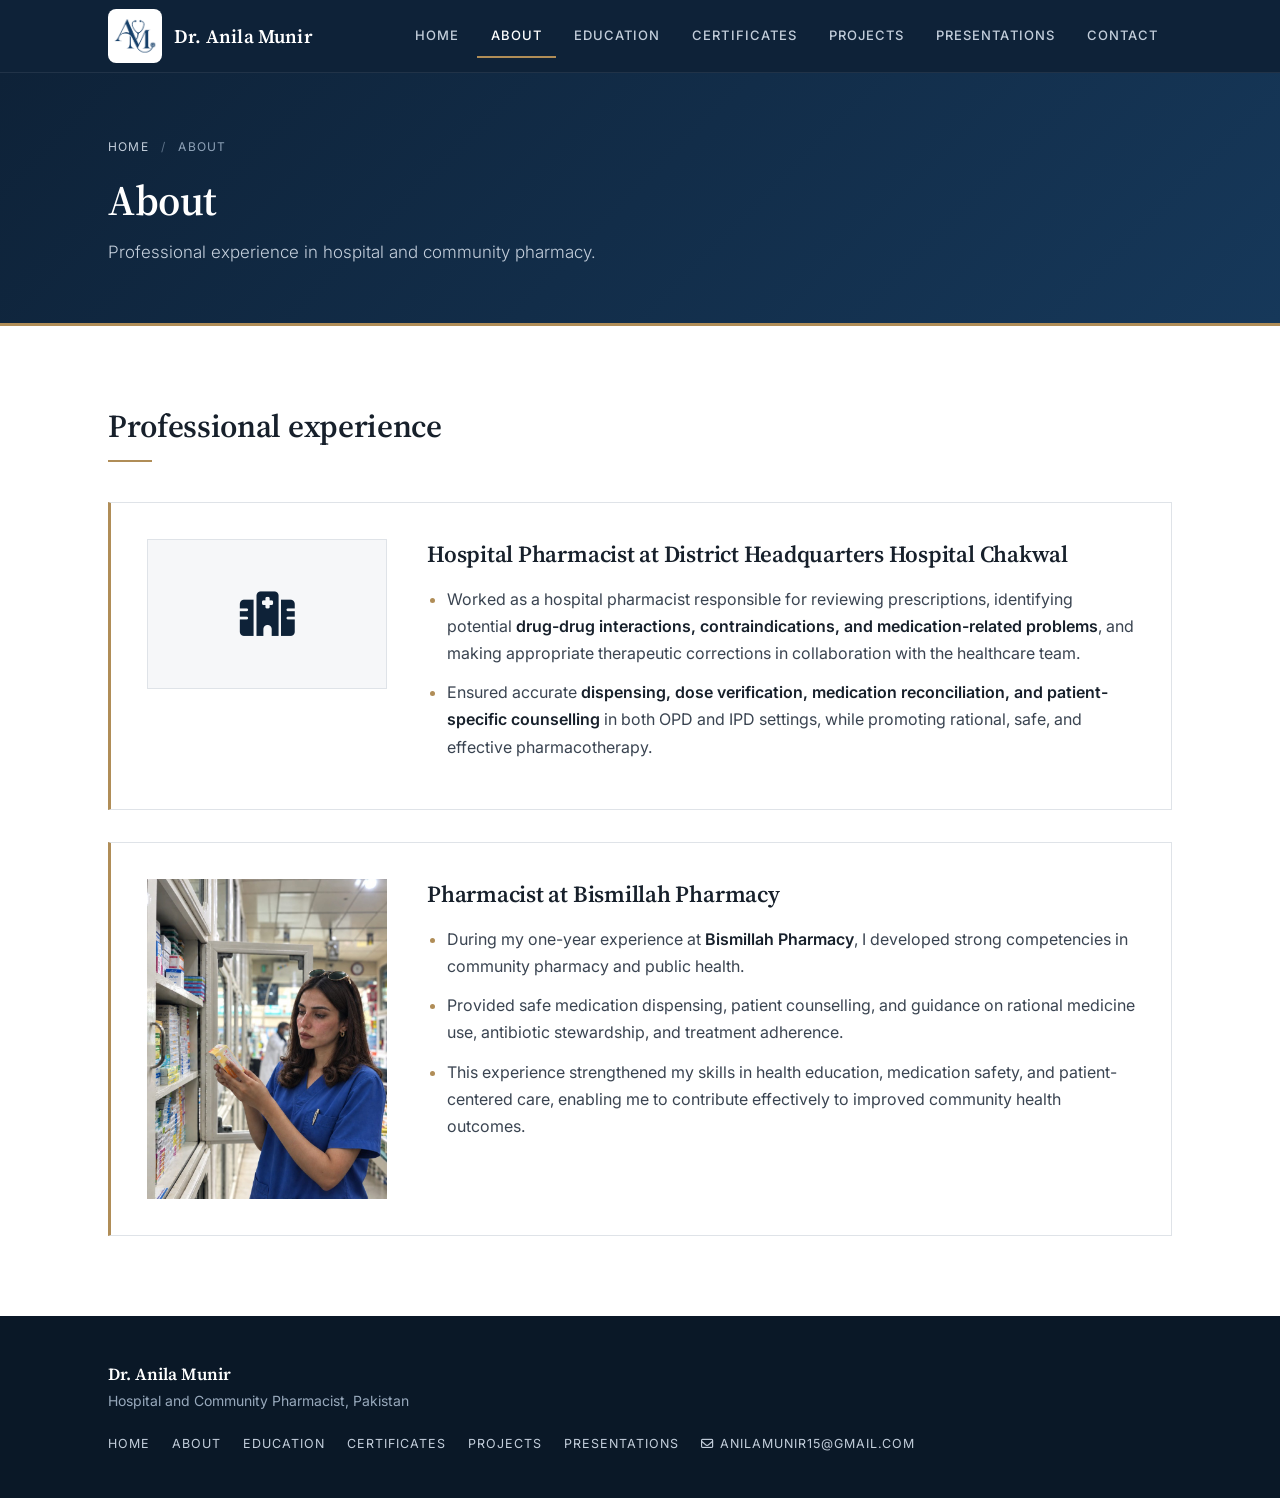
==== commit 9045097d: "Update portfolio files, slides, and certificates" ====
--- a/about.html
+++ b/about.html
@@ -4,7 +4,7 @@
     <meta charset="UTF-8">
     <meta name="viewport" content="width=device-width, initial-scale=1.0">
     <title>About - Dr. Anila Munir</title>
-    <meta name="description" content="Portfolio of Dr. Anila Munir, Clinical & Community Pharmacist (Pharm.D).">
+    <meta name="description" content="Portfolio of Dr. Anila Munir, HOSPITAL & COMMUNITY PHARMACIST (Pharm.D).">
     <meta name="theme-color" content="#0e2238">
     <link rel="icon" href="favicon.ico" sizes="any">
     <link rel="icon" type="image/png" sizes="32x32" href="favicon-32.png">
@@ -12,7 +12,7 @@
     <meta property="og:type" content="website">
     <meta property="og:site_name" content="Dr. Anila Munir">
     <meta property="og:title" content="About - Dr. Anila Munir">
-    <meta property="og:description" content="Portfolio of Dr. Anila Munir, Clinical & Community Pharmacist (Pharm.D).">
+    <meta property="og:description" content="Portfolio of Dr. Anila Munir, HOSPITAL & COMMUNITY PHARMACIST (Pharm.D).">
     <meta property="og:image" content="https://YOUR-USERNAME.github.io/YOUR-REPO/og-image.png">
     <meta property="og:image:width" content="1200">
     <meta property="og:image:height" content="630">
@@ -61,7 +61,7 @@
                     <article class="exp-row">
                         <div class="exp-side"><div class="exp-icon"><i class="fa-solid fa-hospital"></i></div></div>
                         <div>
-                            <h3>Clinical Pharmacist across Various Tehsils of District Choa Saiden Shah</h3>
+                            <h3>Hospital Pharmacist at District Headquarters Hospital Chakwal</h3>
                             <ul>
                                 <li>Worked as a hospital pharmacist responsible for reviewing prescriptions, identifying potential <strong>drug-drug interactions, contraindications, and medication-related problems</strong>, and making appropriate therapeutic corrections in collaboration with the healthcare team.</li>
                                 <li>Ensured accurate <strong>dispensing, dose verification, medication reconciliation, and patient-specific counselling</strong> in both OPD and IPD settings, while promoting rational, safe, and effective pharmacotherapy.</li>
@@ -86,7 +86,7 @@
 
     <footer class="site-footer">
         <div class="container footer-inner">
-            <div><strong>Dr. Anila Munir</strong><br>Clinical &amp; Community Pharmacist, Pakistan</div>
+            <div><strong>Dr. Anila Munir</strong><br>Hospital and Community Pharmacist, Pakistan</div>
             <div>
                 <a href="index.html">Home</a><a href="about.html">About</a><a href="education.html">Education</a><a href="certificates.html">Certificates</a><a href="projects.html">Projects</a><a href="presentations.html">Presentations</a>
                 <a href="mailto:anilamunir15@gmail.com"><i class="fa-regular fa-envelope"></i> anilamunir15@gmail.com</a>
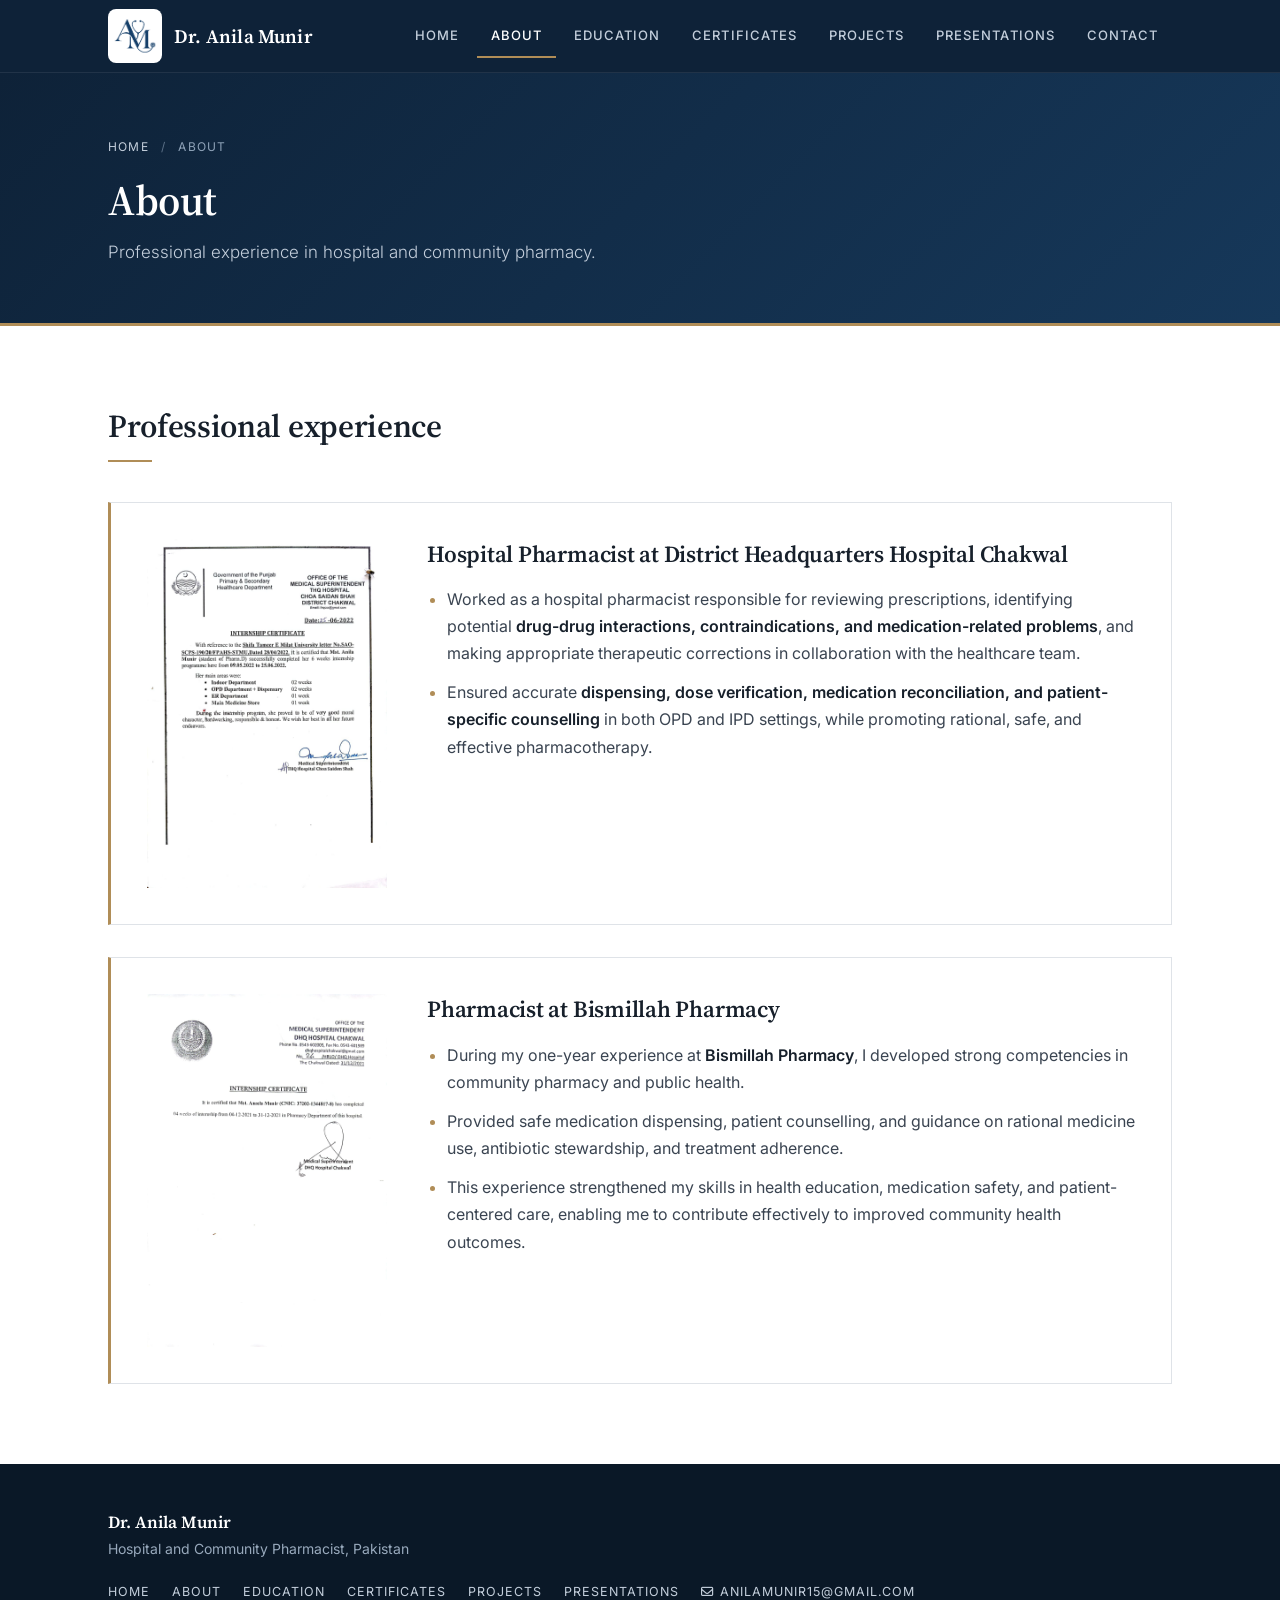
==== commit b5db735d: "Replace experience icons with certificates" ====
--- a/about.html
+++ b/about.html
@@ -59,7 +59,7 @@
                 </div>
                 <div class="exp-list">
                     <article class="exp-row">
-                        <div class="exp-side"><div class="exp-icon"><i class="fa-solid fa-hospital"></i></div></div>
+                        <div class="exp-side"><img src="Certificate_1.jpeg" alt="Hospital Pharmacist Certificate"></div>
                         <div>
                             <h3>Hospital Pharmacist at District Headquarters Hospital Chakwal</h3>
                             <ul>
@@ -69,7 +69,7 @@
                         </div>
                     </article>
                     <article class="exp-row">
-                        <div class="exp-side"><img src="pharmacy_pic.jpg" alt="Dr. Anila Munir working at Bismillah Pharmacy"></div>
+                        <div class="exp-side"><img src="Certificate_2.jpeg" alt="Pharmacy Certificate"></div>
                         <div>
                             <h3>Pharmacist at Bismillah Pharmacy</h3>
                             <ul>
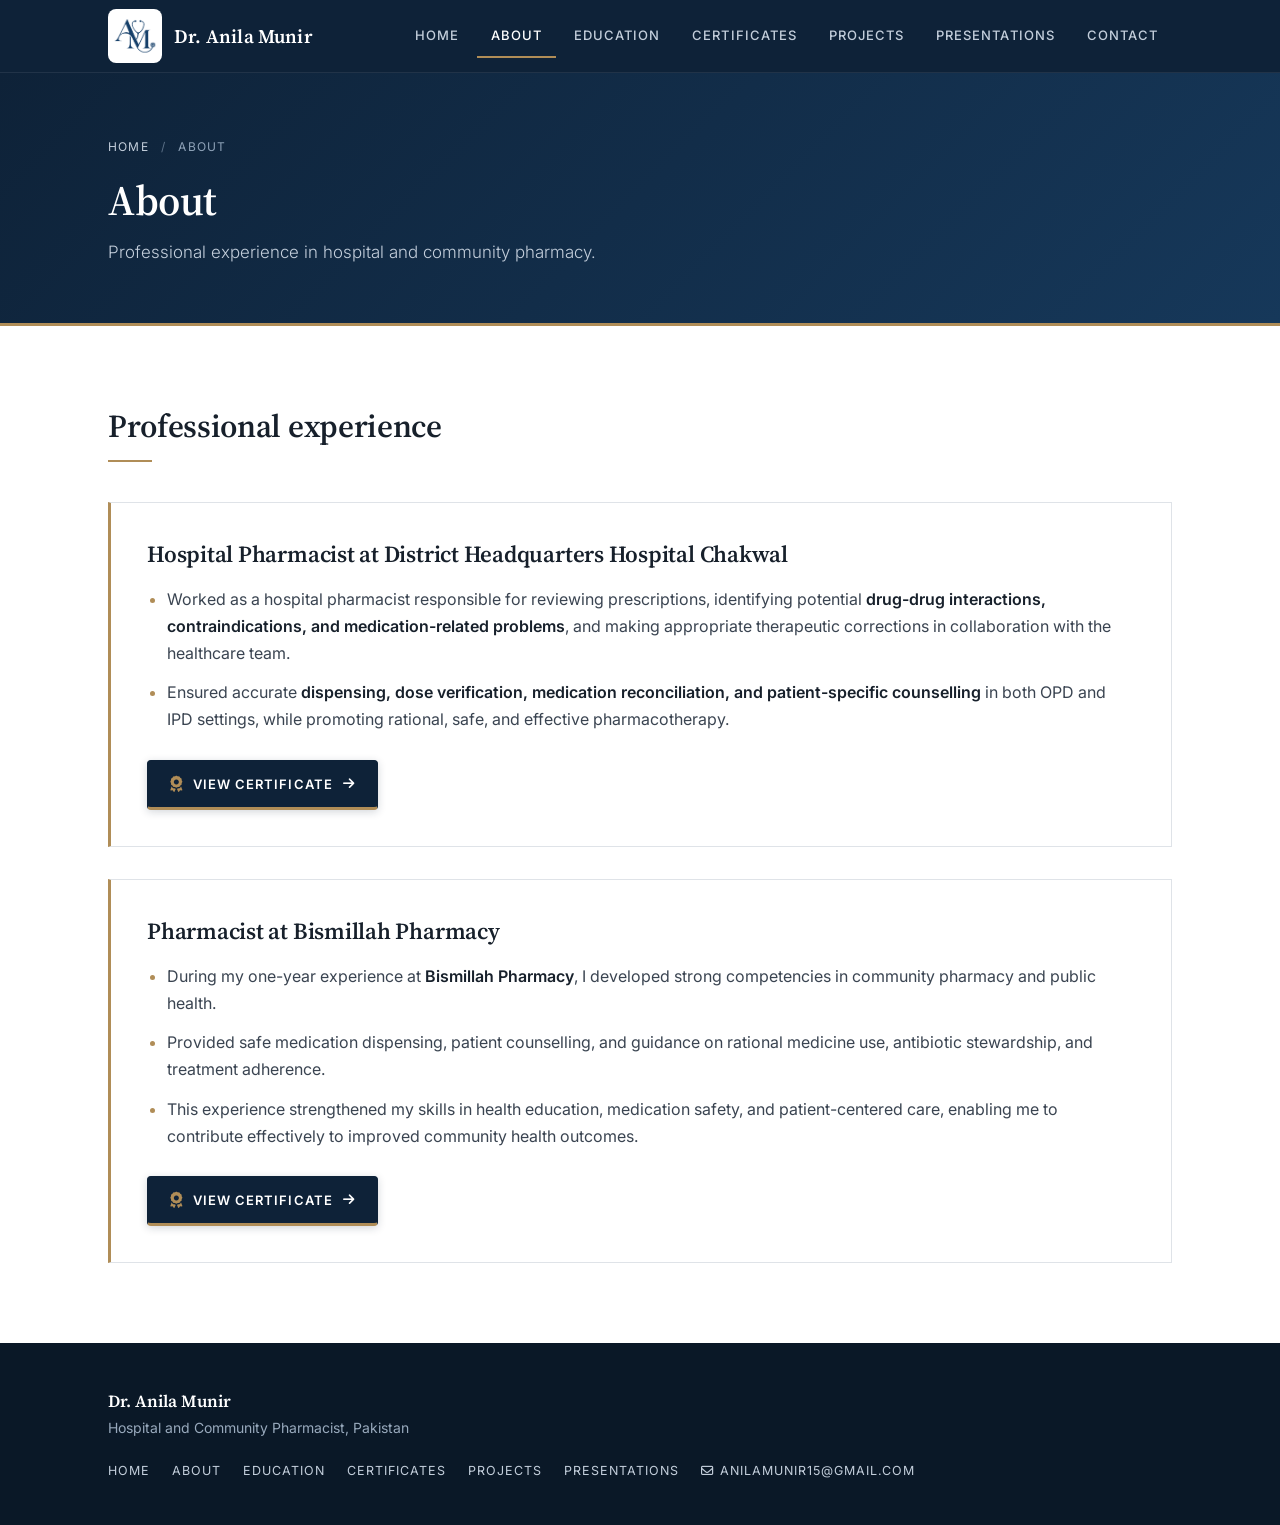
==== commit db079050: "Add fourth project, experience certificates, and View certificate buttons" ====
--- a/about.html
+++ b/about.html
@@ -58,18 +58,17 @@
                     <h2>Professional experience</h2>
                 </div>
                 <div class="exp-list">
-                    <article class="exp-row">
-                        <div class="exp-side"><img src="Certificate_1.jpeg" alt="Hospital Pharmacist Certificate"></div>
+                    <article class="exp-row exp-single">
                         <div>
                             <h3>Hospital Pharmacist at District Headquarters Hospital Chakwal</h3>
                             <ul>
                                 <li>Worked as a hospital pharmacist responsible for reviewing prescriptions, identifying potential <strong>drug-drug interactions, contraindications, and medication-related problems</strong>, and making appropriate therapeutic corrections in collaboration with the healthcare team.</li>
                                 <li>Ensured accurate <strong>dispensing, dose verification, medication reconciliation, and patient-specific counselling</strong> in both OPD and IPD settings, while promoting rational, safe, and effective pharmacotherapy.</li>
                             </ul>
+                            <a class="cert-link" href="certificates.html#exp-dhq"><i class="fa-solid fa-award"></i> View certificate <i class="fa-solid fa-arrow-right"></i></a>
                         </div>
                     </article>
-                    <article class="exp-row">
-                        <div class="exp-side"><img src="Certificate_2.jpeg" alt="Pharmacy Certificate"></div>
+                    <article class="exp-row exp-single">
                         <div>
                             <h3>Pharmacist at Bismillah Pharmacy</h3>
                             <ul>
@@ -77,6 +76,7 @@
                                 <li>Provided safe medication dispensing, patient counselling, and guidance on rational medicine use, antibiotic stewardship, and treatment adherence.</li>
                                 <li>This experience strengthened my skills in health education, medication safety, and patient-centered care, enabling me to contribute effectively to improved community health outcomes.</li>
                             </ul>
+                            <a class="cert-link" href="certificates.html#exp-bismillah"><i class="fa-solid fa-award"></i> View certificate <i class="fa-solid fa-arrow-right"></i></a>
                         </div>
                     </article>
                 </div>
--- a/style.css
+++ b/style.css
@@ -333,3 +333,11 @@
 .footer-inner > div { min-width: 0; max-width: 100%; }
 .footer-inner > div:last-child { display: flex; flex-wrap: wrap; gap: 8px 0; }
 .footer-inner > div:last-child a { overflow-wrap: anywhere; }
+
+.exp-row.exp-single { grid-template-columns: 1fr; }
+.cert-link { display: inline-flex; align-items: center; gap: 10px; margin-top: 14px; padding: 12px 22px; background: var(--navy); color: #fff; border: 1px solid var(--navy); border-bottom: 3px solid var(--gold); border-radius: var(--radius); font-weight: 600; font-size: 13px; letter-spacing: 0.08em; text-transform: uppercase; text-decoration: none; box-shadow: 0 2px 8px rgba(14,34,56,0.18); transition: background 0.2s, transform 0.2s, box-shadow 0.2s; }
+.cert-link .fa-award { color: var(--gold); font-size: 16px; }
+.cert-link:hover { background: var(--accent); border-color: var(--accent); transform: translateY(-2px); box-shadow: 0 6px 16px rgba(14,34,56,0.25); }
+.cert-link .fa-arrow-right { transition: transform 0.2s; }
+.cert-link:hover .fa-arrow-right { transform: translateX(5px); }
+.cert-card:target { box-shadow: 0 0 0 3px var(--gold); }
